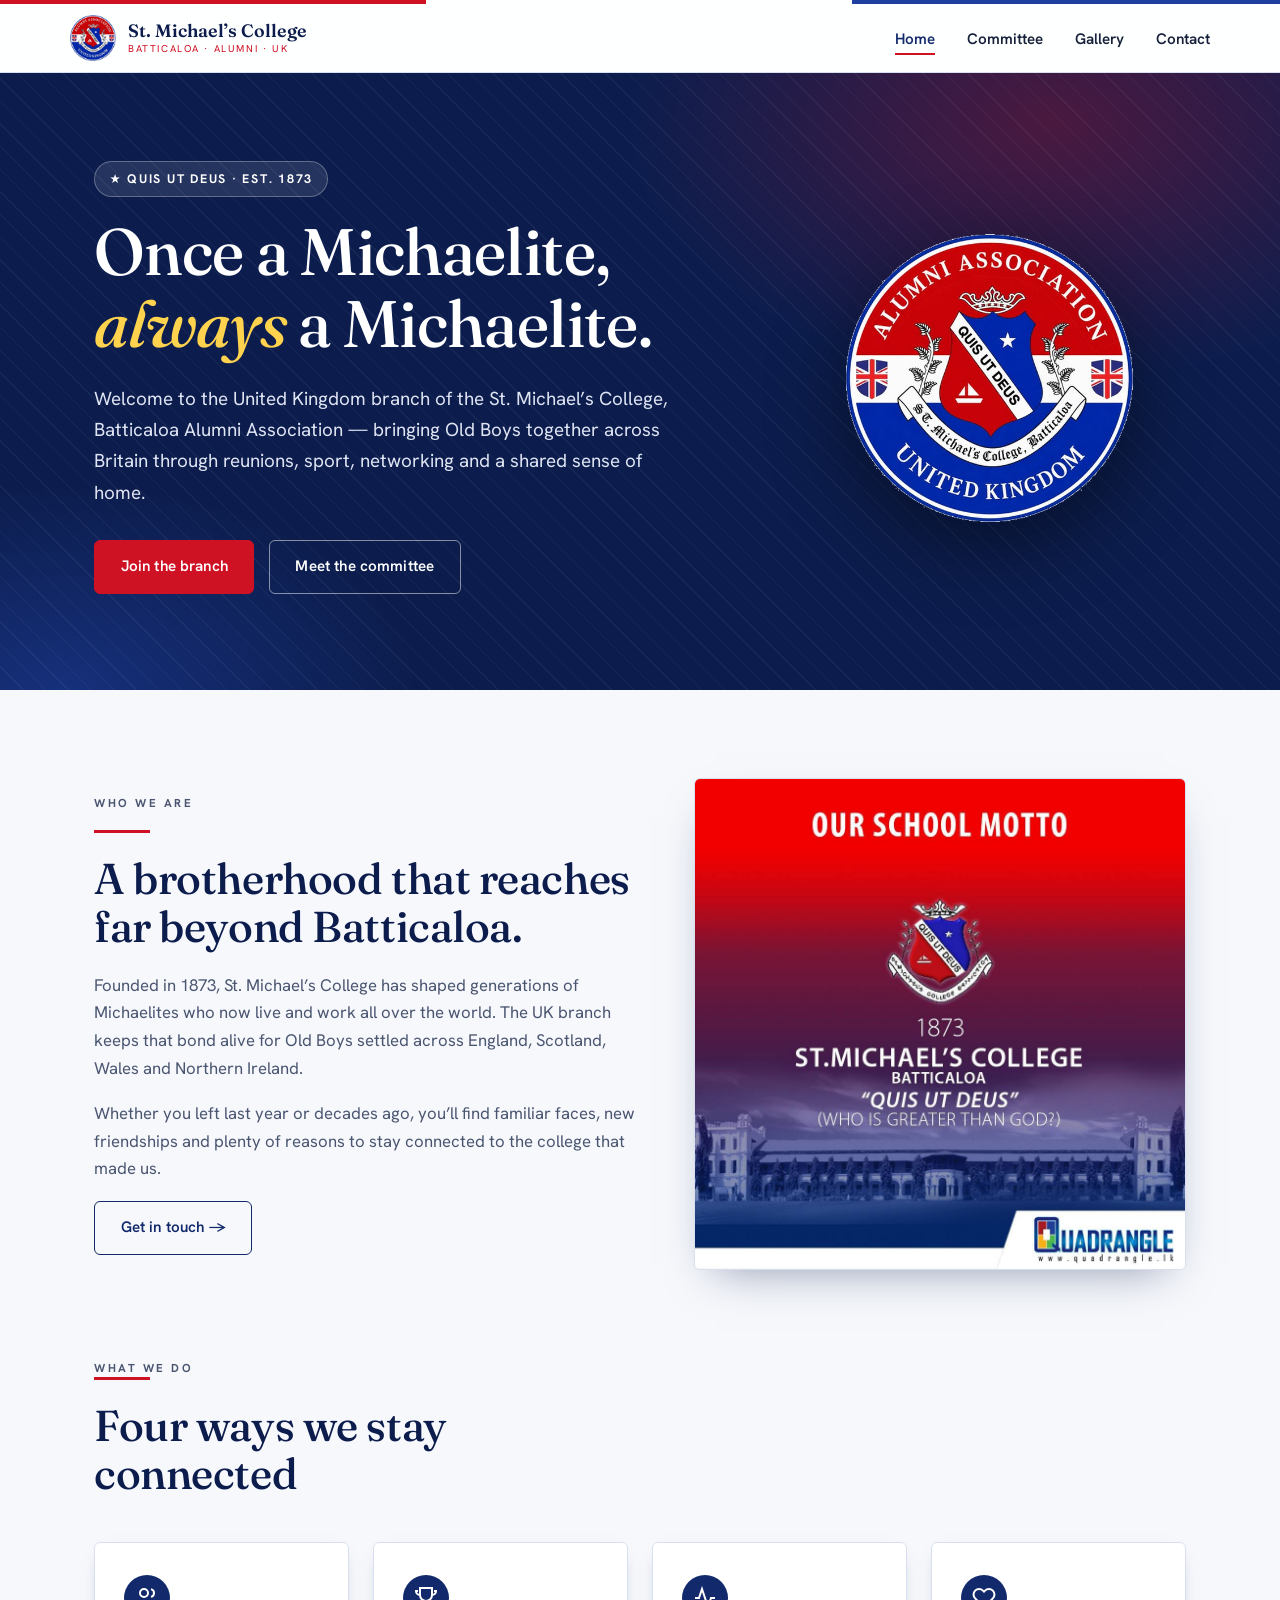
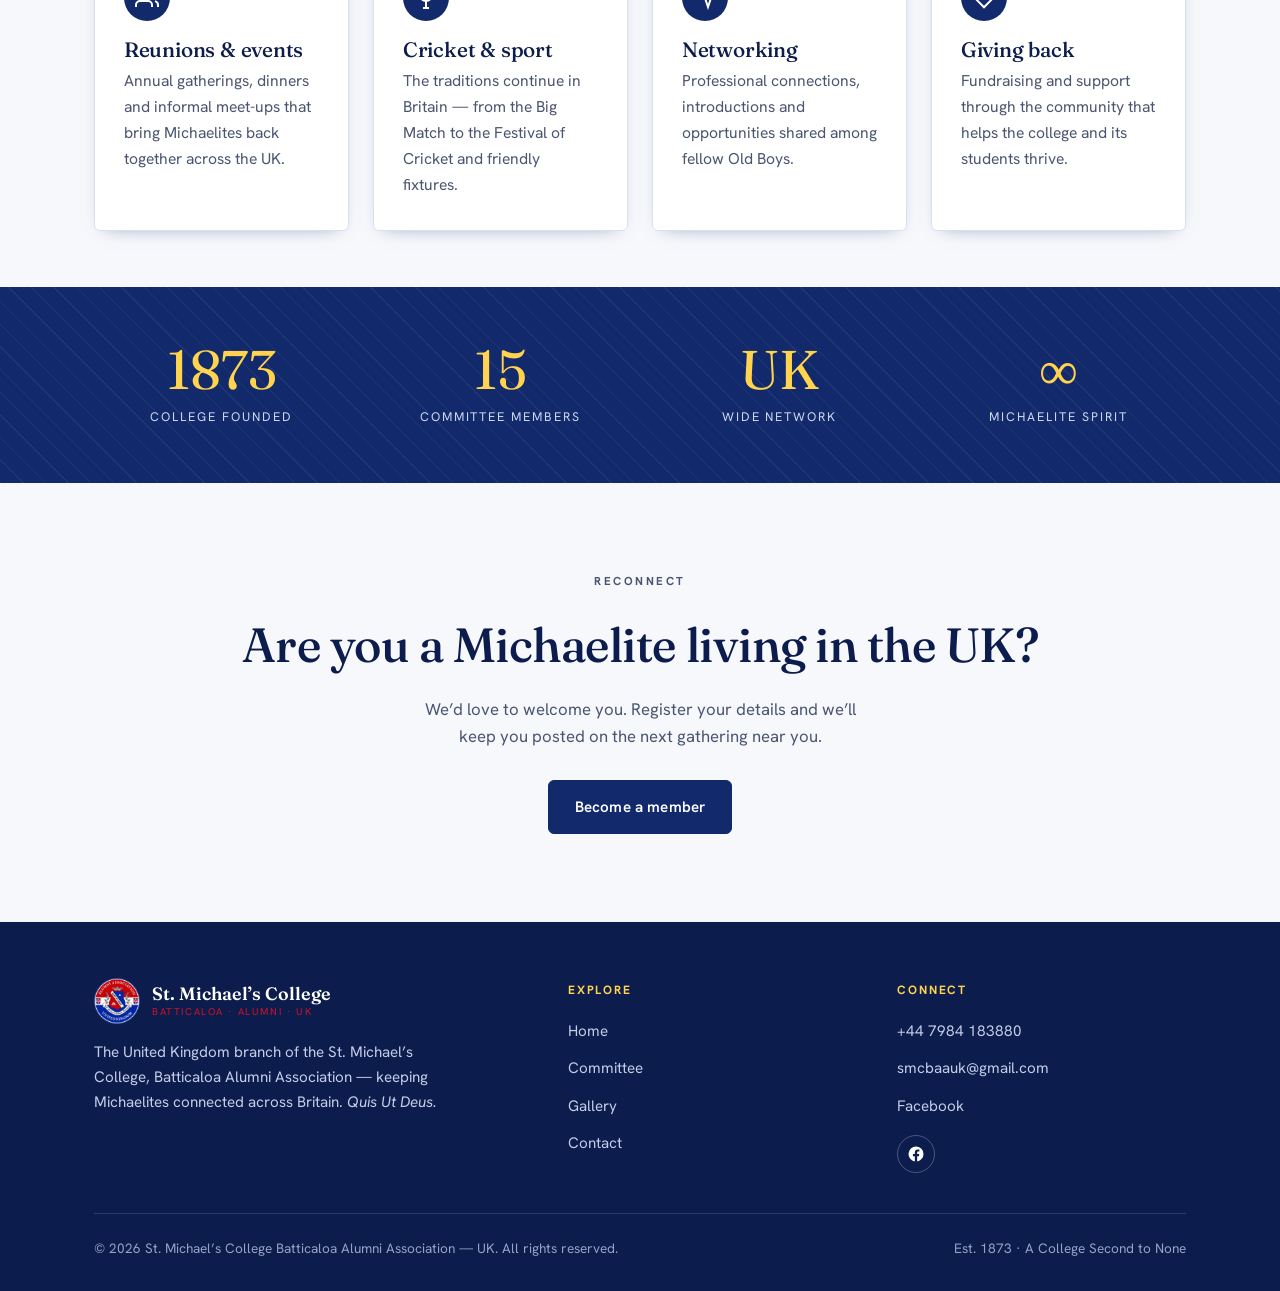
==== index.html @ 5c905e07 "Initial commit of SMCBAA site Co-Authored-By: Claude Sonnet 5 <noreply@anthropic.com>" ====
<!DOCTYPE html>
<html lang="en-GB">
<head>
  <meta charset="UTF-8" />
  <meta name="viewport" content="width=device-width, initial-scale=1.0" />
  <title>St. Michael's College Batticaloa Alumni Association &mdash; UK</title>
  <meta name="description" content="The UK branch of the St. Michael's College, Batticaloa Alumni Association — connecting Michaelites across Britain through reunions, cricket, networking and giving back." />
  <link rel="icon" type="image/png" href="assets/img/favicon.png" />
  <link rel="preconnect" href="https://fonts.googleapis.com" />
  <link rel="preconnect" href="https://fonts.gstatic.com" crossorigin />
  <link href="https://fonts.googleapis.com/css2?family=Fraunces:ital,opsz,wght@0,9..144,400..600;1,9..144,400..500&family=Hanken+Grotesk:wght@400;500;600;700&display=swap" rel="stylesheet" />
  <link rel="stylesheet" href="assets/css/styles.css" />
</head>
<body>

  <header class="site-header">
    <div class="container nav">
      <a class="brand" href="index.html" aria-label="St. Michael's College Alumni Association UK home">
        <img src="assets/img/logo.png" alt="St. Michael's College Batticaloa Alumni Association UK crest" />
        <span class="brand-text">
          <strong>St. Michael&rsquo;s College</strong>
          <span>Batticaloa &middot; Alumni &middot; UK</span>
        </span>
      </a>
      <button class="nav-toggle" aria-label="Toggle menu" aria-expanded="false" aria-controls="nav-links">
        <svg viewBox="0 0 24 24" fill="none" stroke="currentColor" stroke-width="2"><line x1="3" y1="6" x2="21" y2="6"/><line x1="3" y1="12" x2="21" y2="12"/><line x1="3" y1="18" x2="21" y2="18"/></svg>
      </button>
      <ul class="nav-links" id="nav-links">
        <li><a href="index.html" aria-current="page">Home</a></li>
        <li><a href="committee.html">Committee</a></li>
        <li><a href="gallery.html">Gallery</a></li>
        <li><a href="contact.html">Contact</a></li>
      </ul>
    </div>
  </header>

  <!-- Hero -->
  <section class="hero">
    <div class="container hero-grid">
      <div>
        <span class="motto-chip reveal">&#9733; Quis Ut Deus &middot; Est. 1873</span>
        <h1 class="reveal d1">Once a Michaelite,<br><em>always</em> a Michaelite.</h1>
        <p class="lead reveal d2">Welcome to the United Kingdom branch of the St. Michael&rsquo;s College, Batticaloa Alumni Association &mdash; bringing Old Boys together across Britain through reunions, sport, networking and a shared sense of home.</p>
        <div class="hero-actions reveal d3">
          <a class="btn btn--red" href="contact.html">Join the branch</a>
          <a class="btn btn--ghost" href="committee.html">Meet the committee</a>
        </div>
      </div>
      <div class="hero-crest reveal d2">
        <img src="assets/img/logo.png" alt="St. Michael's College Batticaloa Alumni Association UK crest" />
      </div>
    </div>
  </section>

  <!-- About -->
  <section class="section">
    <div class="container split">
      <div>
        <p class="eyebrow">Who we are</p>
        <hr class="rule" />
        <h2>A brotherhood that reaches far beyond Batticaloa.</h2>
        <p>Founded in 1873, St. Michael&rsquo;s College has shaped generations of Michaelites who now live and work all over the world. The UK branch keeps that bond alive for Old Boys settled across England, Scotland, Wales and Northern Ireland.</p>
        <p>Whether you left last year or decades ago, you&rsquo;ll find familiar faces, new friendships and plenty of reasons to stay connected to the college that made us.</p>
        <a class="btn btn--ghost" href="contact.html">Get in touch &rarr;</a>
      </div>
      <div class="figure-card">
        <img src="assets/img/heritage.jpg" alt="St. Michael's College, Batticaloa — founded 1873, motto Quis Ut Deus" />
      </div>
    </div>
  </section>

  <!-- Pillars -->
  <section class="section section--tight" style="padding-top:0;">
    <div class="container">
      <div class="section-head">
        <p class="eyebrow">What we do</p>
        <hr class="rule" />
        <h2>Four ways we stay connected</h2>
      </div>
      <div class="cards">
        <article class="card reveal">
          <div class="ico"><svg viewBox="0 0 24 24" fill="none" stroke="currentColor" stroke-width="2"><path d="M17 21v-2a4 4 0 0 0-4-4H5a4 4 0 0 0-4 4v2"/><circle cx="9" cy="7" r="4"/><path d="M23 21v-2a4 4 0 0 0-3-3.87"/><path d="M16 3.13a4 4 0 0 1 0 7.75"/></svg></div>
          <h3>Reunions &amp; events</h3>
          <p>Annual gatherings, dinners and informal meet-ups that bring Michaelites back together across the UK.</p>
        </article>
        <article class="card reveal d1">
          <div class="ico"><svg viewBox="0 0 24 24" fill="none" stroke="currentColor" stroke-width="2"><path d="M6 9V2h12v7"/><path d="M6 9a6 6 0 0 0 12 0"/><path d="M9 22h6"/><path d="M12 15v7"/><path d="M4 5H2a4 4 0 0 0 4 4"/><path d="M20 5h2a4 4 0 0 1-4 4"/></svg></div>
          <h3>Cricket &amp; sport</h3>
          <p>The traditions continue in Britain &mdash; from the Big Match to the Festival of Cricket and friendly fixtures.</p>
        </article>
        <article class="card reveal d2">
          <div class="ico"><svg viewBox="0 0 24 24" fill="none" stroke="currentColor" stroke-width="2"><path d="M22 12h-4l-3 9L9 3l-3 9H2"/></svg></div>
          <h3>Networking</h3>
          <p>Professional connections, introductions and opportunities shared among fellow Old Boys.</p>
        </article>
        <article class="card reveal d3">
          <div class="ico"><svg viewBox="0 0 24 24" fill="none" stroke="currentColor" stroke-width="2"><path d="M20.84 4.61a5.5 5.5 0 0 0-7.78 0L12 5.67l-1.06-1.06a5.5 5.5 0 1 0-7.78 7.78L12 21.23l8.84-8.84a5.5 5.5 0 0 0 0-7.78Z"/></svg></div>
          <h3>Giving back</h3>
          <p>Fundraising and support through the community that helps the college and its students thrive.</p>
        </article>
      </div>
    </div>
  </section>

  <!-- Stats -->
  <section class="section section--tight band">
    <div class="container">
      <div class="stats">
        <div class="stat"><div class="num">1873</div><div class="lbl">College founded</div></div>
        <div class="stat"><div class="num">15</div><div class="lbl">Committee members</div></div>
        <div class="stat"><div class="num">UK</div><div class="lbl">Wide network</div></div>
        <div class="stat"><div class="num">&infin;</div><div class="lbl">Michaelite spirit</div></div>
      </div>
    </div>
  </section>

  <!-- CTA -->
  <section class="section">
    <div class="container cta">
      <p class="eyebrow">Reconnect</p>
      <h2>Are you a Michaelite living in the UK?</h2>
      <p>We&rsquo;d love to welcome you. Register your details and we&rsquo;ll keep you posted on the next gathering near you.</p>
      <a class="btn btn--solid" href="contact.html">Become a member</a>
    </div>
  </section>

  <footer class="site-footer">
    <div class="container">
      <div class="footer-top">
        <div>
          <a class="brand" href="index.html">
            <img src="assets/img/logo.png" alt="St. Michael's College Batticaloa Alumni Association UK crest" />
            <span class="brand-text"><strong>St. Michael&rsquo;s College</strong><span>Batticaloa &middot; Alumni &middot; UK</span></span>
          </a>
          <p class="footer-blurb">The United Kingdom branch of the St. Michael&rsquo;s College, Batticaloa Alumni Association &mdash; keeping Michaelites connected across Britain. <em>Quis Ut Deus.</em></p>
        </div>
        <div class="footer-col">
          <h4>Explore</h4>
          <ul>
            <li><a href="index.html">Home</a></li>
            <li><a href="committee.html">Committee</a></li>
            <li><a href="gallery.html">Gallery</a></li>
            <li><a href="contact.html">Contact</a></li>
          </ul>
        </div>
        <div class="footer-col">
          <h4>Connect</h4>
          <ul>
            <li><a href="tel:+447984183880">+44 7984 183880</a></li>
            <li><a href="mailto:smcbaauk@gmail.com">smcbaauk@gmail.com</a></li>
            <li><a href="https://www.facebook.com/SMCBAAUK" target="_blank" rel="noopener">Facebook</a></li>
          </ul>
          <div class="social" style="margin-top:1rem;">
            <a href="https://www.facebook.com/SMCBAAUK" target="_blank" rel="noopener" aria-label="Facebook">
              <svg viewBox="0 0 24 24" fill="currentColor"><path d="M22 12a10 10 0 1 0-11.56 9.88v-6.99H7.9V12h2.54V9.8c0-2.5 1.49-3.89 3.78-3.89 1.09 0 2.24.2 2.24.2v2.46h-1.26c-1.24 0-1.63.77-1.63 1.56V12h2.78l-.44 2.89h-2.34v6.99A10 10 0 0 0 22 12Z"/></svg>
            </a>
          </div>
        </div>
      </div>
      <div class="footer-bottom">
        <span>&copy; <span id="year">2026</span> St. Michael&rsquo;s College Batticaloa Alumni Association &mdash; UK. All rights reserved.</span>
        <span>Est. 1873 &middot; A College Second to None</span>
      </div>
    </div>
  </footer>

  <script src="assets/js/main.js"></script>
</body>
</html>
---- assets/css/styles.css ----
/* =========================================================================
   St. Michael's College, Batticaloa — Alumni Association (UK)
   Shared stylesheet
   Theme: heraldic collegiate — royal navy, crimson red, white
   School colours: Red, Blue, White  |  Est. 1873  |  Quis Ut Deus
   ========================================================================= */

/* ---- Design tokens ---------------------------------------------------- */
:root {
  --navy:        #122a6b;   /* primary deep royal navy (structure)  */
  --navy-deep:   #0c1d4d;   /* darker navy for hero/footer          */
  --navy-soft:   #1e3fa0;   /* brighter cobalt (crest blue)         */
  --red:         #cf1124;   /* crimson accent (crest red)           */
  --red-deep:    #a60d1c;
  --white:       #ffffff;
  --paper:       #f6f8fc;   /* very light blue-white background      */
  --paper-2:     #eef2fa;   /* slightly deeper panel                 */
  --ink:         #15203a;   /* primary text (near-navy)              */
  --ink-soft:    #4a5570;   /* secondary text                       */
  --line:        #d8e0ef;   /* hairline borders                     */
  --gold:        #c9a227;   /* subtle heraldic gold (sparingly)      */

  --font-display: "Fraunces", Georgia, "Times New Roman", serif;
  --font-body:    "Hanken Grotesk", system-ui, sans-serif;

  --maxw: 1140px;
  --radius: 6px;
  --shadow: 0 18px 44px -22px rgba(12, 29, 77, 0.5);
  --shadow-sm: 0 6px 18px -12px rgba(12, 29, 77, 0.55);
  --ease: cubic-bezier(0.22, 0.61, 0.36, 1);
}

/* ---- Reset / base ----------------------------------------------------- */
*, *::before, *::after { box-sizing: border-box; }
html { scroll-behavior: smooth; -webkit-text-size-adjust: 100%; }

body {
  margin: 0;
  font-family: var(--font-body);
  color: var(--ink);
  background-color: var(--paper);
  line-height: 1.65;
  font-size: 1.05rem;
  -webkit-font-smoothing: antialiased;
}

img { max-width: 100%; display: block; }
a { color: var(--navy-soft); text-decoration-thickness: 1px; text-underline-offset: 3px; }
a:hover { color: var(--red); }

h1, h2, h3 {
  font-family: var(--font-display);
  font-weight: 500;
  line-height: 1.1;
  letter-spacing: -0.01em;
  color: var(--navy-deep);
  margin: 0 0 0.5em;
}

.container { width: 100%; max-width: var(--maxw); margin-inline: auto; padding-inline: 1.5rem; }

.eyebrow {
  font-family: var(--font-body);
  text-transform: uppercase;
  letter-spacing: 0.22em;
  font-size: 0.72rem;
  font-weight: 700;
  color: var(--red);
  margin: 0 0 0.9rem;
}

.section { padding: 5.5rem 0; }
.section--tight { padding: 3.5rem 0; }
.rule { width: 56px; height: 3px; background: var(--red); border: 0; margin: 0 0 1.4rem; }

/* ---- Buttons ---------------------------------------------------------- */
.btn {
  display: inline-flex; align-items: center; gap: 0.5rem;
  font-family: var(--font-body); font-weight: 600; font-size: 0.95rem;
  letter-spacing: 0.01em; padding: 0.85rem 1.6rem; border-radius: var(--radius);
  border: 1.5px solid var(--navy); cursor: pointer; text-decoration: none;
  transition: transform 0.18s var(--ease), background 0.18s var(--ease), color 0.18s var(--ease), border-color 0.18s var(--ease);
}
.btn--solid { background: var(--navy); color: #fff; }
.btn--solid:hover { background: var(--navy-soft); border-color: var(--navy-soft); color: #fff; transform: translateY(-2px); }
.btn--ghost { background: transparent; color: var(--navy); }
.btn--ghost:hover { background: var(--navy); color: #fff; transform: translateY(-2px); }
.btn--red { background: var(--red); border-color: var(--red); color: #fff; }
.btn--red:hover { background: var(--red-deep); border-color: var(--red-deep); color: #fff; transform: translateY(-2px); }

/* ---- Brand / logo ----------------------------------------------------- */
.brand { display: flex; align-items: center; gap: 0.75rem; text-decoration: none; color: var(--navy-deep); }
.brand:hover { color: var(--navy-deep); }
.brand img { width: 46px; height: 46px; flex: none; }
.brand-text { display: flex; flex-direction: column; line-height: 1.1; }
.brand-text strong { font-family: var(--font-display); font-size: 1.12rem; font-weight: 600; color: var(--navy-deep); }
.brand-text span { font-size: 0.62rem; letter-spacing: 0.16em; text-transform: uppercase; color: var(--red); margin-top: 3px; }

/* ---- Site header / nav ------------------------------------------------ */
.site-header {
  position: sticky; top: 0; z-index: 50;
  background: rgba(255, 255, 255, 0.9);
  backdrop-filter: blur(10px);
  border-bottom: 1px solid var(--line);
}
/* thin tricolour top stripe — red / white / blue */
.site-header::before {
  content: ""; display: block; height: 4px;
  background: linear-gradient(90deg, var(--red) 0 33.3%, #fff 33.3% 66.6%, var(--navy-soft) 66.6% 100%);
}
.nav { display: flex; align-items: center; justify-content: space-between; padding: 0.7rem 0; }
.nav-links { display: flex; align-items: center; gap: 2rem; list-style: none; margin: 0; padding: 0; }
.nav-links a {
  font-weight: 600; font-size: 0.95rem; text-decoration: none; color: var(--ink);
  position: relative; padding: 0.3rem 0;
}
.nav-links a::after {
  content: ""; position: absolute; left: 0; bottom: -2px; height: 2px; width: 0;
  background: var(--red); transition: width 0.25s var(--ease);
}
.nav-links a:hover::after, .nav-links a[aria-current="page"]::after { width: 100%; }
.nav-links a:hover, .nav-links a[aria-current="page"] { color: var(--navy); }

.nav-toggle { display: none; background: none; border: none; cursor: pointer; padding: 0.4rem; color: var(--navy-deep); }
.nav-toggle svg { width: 28px; height: 28px; }

/* ---- Hero ------------------------------------------------------------- */
.hero { position: relative; overflow: hidden; background: var(--navy-deep); color: #fff; padding: 5.5rem 0 6rem; }
.hero::before {
  content: ""; position: absolute; inset: 0; pointer-events: none;
  background:
    radial-gradient(55% 70% at 82% 8%, rgba(207, 17, 36, 0.32), transparent 60%),
    radial-gradient(50% 60% at 5% 100%, rgba(30, 63, 160, 0.55), transparent 55%);
}
.hero::after {
  content: ""; position: absolute; inset: 0; opacity: 0.05; pointer-events: none;
  background-image: repeating-linear-gradient(45deg, #fff 0 1px, transparent 1px 16px);
}
.hero-grid { position: relative; z-index: 1; display: grid; grid-template-columns: 1.25fr 0.75fr; gap: 3rem; align-items: center; }
.hero .eyebrow { color: #fff; opacity: 0.92; }
.hero h1 { color: #fff; font-size: clamp(2.4rem, 5.4vw, 4.1rem); margin-bottom: 0.35em; }
.hero h1 em { font-style: italic; color: #ffd34d; }
.hero p.lead { font-size: 1.18rem; color: #dfe4f3; max-width: 54ch; margin: 0 0 2rem; }
.hero-actions { display: flex; flex-wrap: wrap; gap: 0.9rem; }
.hero .btn--ghost { color: #fff; border-color: rgba(255,255,255,0.5); }
.hero .btn--ghost:hover { background: #fff; color: var(--navy-deep); border-color: #fff; }
.hero-crest { display: grid; place-items: center; }
.hero-crest img {
  width: 100%; max-width: 290px;
  filter: drop-shadow(0 22px 40px rgba(0,0,0,0.45));
  animation: floaty 6s ease-in-out infinite;
}
@keyframes floaty { 0%,100%{ transform: translateY(0); } 50%{ transform: translateY(-10px); } }
.motto-chip {
  display: inline-flex; align-items: center; gap: 0.5rem; margin-bottom: 1.2rem;
  font-size: 0.78rem; letter-spacing: 0.14em; text-transform: uppercase; font-weight: 700;
  color: #fff; background: rgba(255,255,255,0.1); border: 1px solid rgba(255,255,255,0.28);
  padding: 0.4rem 0.9rem; border-radius: 999px;
}

/* ---- Page banner (inner pages) --------------------------------------- */
.page-head { background: var(--navy-deep); color: #fff; padding: 4rem 0 3.5rem; position: relative; overflow: hidden; }
.page-head::before { content:""; position:absolute; inset:0; background: radial-gradient(55% 85% at 90% 0%, rgba(207,17,36,0.28), transparent 60%); }
.page-head .container { position: relative; }
.page-head .eyebrow { color: #fff; opacity: 0.92; }
.page-head h1 { color: #fff; font-size: clamp(2.2rem, 5vw, 3.4rem); }
.page-head p { color: #dfe4f3; max-width: 62ch; margin: 0; }

/* ---- Split / about ---------------------------------------------------- */
.split { display: grid; grid-template-columns: 1.05fr 0.95fr; gap: 3.5rem; align-items: center; }
.split h2 { font-size: clamp(1.9rem, 3.5vw, 2.7rem); }
.split p { color: var(--ink-soft); margin: 0 0 1.1rem; }
.figure-card { border: 1px solid var(--line); border-radius: var(--radius); overflow: hidden; box-shadow: var(--shadow); background: #fff; }
.figure-card img { width: 100%; height: 100%; object-fit: cover; display: block; }

/* ---- Cards ------------------------------------------------------------ */
.cards { display: grid; grid-template-columns: repeat(auto-fit, minmax(220px, 1fr)); gap: 1.5rem; }
.card { background: #fff; border: 1px solid var(--line); border-radius: var(--radius); padding: 2rem 1.8rem; box-shadow: var(--shadow-sm); transition: transform 0.22s var(--ease), box-shadow 0.22s var(--ease); }
.card:hover { transform: translateY(-4px); box-shadow: var(--shadow); }
.card .ico { width: 46px; height: 46px; border-radius: 50%; display: grid; place-items: center; background: var(--navy); color: #fff; margin-bottom: 1.1rem; }
.card .ico svg { width: 24px; height: 24px; }
.card h3 { font-size: 1.3rem; margin-bottom: 0.4rem; }
.card p { color: var(--ink-soft); margin: 0; font-size: 0.98rem; }

/* ---- Stats band ------------------------------------------------------- */
.band { background: var(--navy); color: #fff; position: relative; overflow: hidden; }
.band::after { content:""; position:absolute; inset:0; opacity:0.06; background-image: repeating-linear-gradient(45deg,#fff 0 1px,transparent 1px 16px); }
.stats { position: relative; display: grid; grid-template-columns: repeat(auto-fit, minmax(160px, 1fr)); gap: 1.5rem; text-align: center; }
.stat .num { font-family: var(--font-display); font-size: clamp(2.4rem, 5vw, 3.4rem); color: #ffd34d; line-height: 1; }
.stat .lbl { text-transform: uppercase; letter-spacing: 0.16em; font-size: 0.78rem; color: #cdd6ef; margin-top: 0.6rem; }

/* ---- CTA -------------------------------------------------------------- */
.cta { text-align: center; }
.cta h2 { font-size: clamp(2rem, 4vw, 3rem); }
.cta p { color: var(--ink-soft); max-width: 52ch; margin: 0 auto 1.8rem; }

.section-head { max-width: 56ch; margin-bottom: 2.8rem; }
.section-head h2 { font-size: clamp(1.9rem, 3.6vw, 2.7rem); }
.section-head p { color: var(--ink-soft); margin: 0; }
.section-head.center { margin-inline: auto; text-align: center; }
.section-head.center .rule { margin-inline: auto; }

/* ---- Committee -------------------------------------------------------- */
.committee-group { display: grid; grid-template-columns: repeat(auto-fill, minmax(210px, 1fr)); gap: 1.1rem; }
.member {
  background: #fff; border: 1px solid var(--line); border-radius: var(--radius);
  padding: 1.3rem 1.3rem 1.4rem; box-shadow: var(--shadow-sm);
  border-top: 3px solid var(--red);
}
.member.exec { border-top-color: var(--navy); }
.member .role { font-size: 0.72rem; text-transform: uppercase; letter-spacing: 0.13em; font-weight: 700; color: var(--red); margin: 0 0 0.35rem; }
.member.exec .role { color: var(--navy-soft); }
.member .name { font-family: var(--font-display); font-size: 1.18rem; color: var(--navy-deep); margin: 0; line-height: 1.2; }
.group-label { grid-column: 1 / -1; margin: 1.6rem 0 0.2rem; }
.group-label:first-child { margin-top: 0; }
.group-label h3 { font-size: 1.05rem; text-transform: uppercase; letter-spacing: 0.12em; color: var(--ink-soft); margin: 0; padding-bottom: 0.5rem; border-bottom: 1px solid var(--line); }

/* ---- Gallery ---------------------------------------------------------- */
.gallery-grid { display: grid; grid-template-columns: repeat(auto-fill, minmax(260px, 1fr)); gap: 1.1rem; }
.gallery-item {
  position: relative; border: 0; padding: 0; cursor: pointer; overflow: hidden;
  border-radius: var(--radius); background: var(--paper-2); aspect-ratio: 4 / 3;
  box-shadow: var(--shadow-sm);
}
.gallery-item img, .gallery-item .ph { width: 100%; height: 100%; object-fit: cover; transition: transform 0.5s var(--ease); }
.gallery-item:hover img, .gallery-item:hover .ph { transform: scale(1.06); }
.gallery-item figcaption {
  position: absolute; left: 0; right: 0; bottom: 0;
  background: linear-gradient(transparent, rgba(12,29,77,0.85));
  color: #fff; font-size: 0.9rem; font-weight: 600; padding: 1.4rem 1rem 0.85rem; text-align: left;
  opacity: 0; transform: translateY(8px); transition: opacity 0.25s var(--ease), transform 0.25s var(--ease);
}
.gallery-item:hover figcaption, .gallery-item:focus-visible figcaption { opacity: 1; transform: translateY(0); }
.ph { display: grid; place-items: center; color: rgba(255,255,255,0.9); position: relative; }
.ph::after { content: attr(data-ph); position: absolute; font-family: var(--font-body); font-size: 0.8rem; letter-spacing: 0.08em; }
.ph-1 { background: linear-gradient(135deg, #122a6b, #1e3fa0); }
.ph-2 { background: linear-gradient(135deg, #1e3fa0, #3a5fd0); }
.ph-3 { background: linear-gradient(135deg, #cf1124, #a60d1c); }
.ph-4 { background: linear-gradient(135deg, #0c1d4d, #122a6b); }
.ph-5 { background: linear-gradient(135deg, #cf1124, #122a6b); }
.ph-6 { background: linear-gradient(135deg, #1e3fa0, #cf1124); }
.fb-banner {
  margin-top: 2.2rem; display: flex; flex-wrap: wrap; align-items: center; justify-content: space-between;
  gap: 1rem; background: #fff; border: 1px solid var(--line); border-radius: var(--radius);
  padding: 1.4rem 1.6rem; box-shadow: var(--shadow-sm);
}
.fb-banner p { margin: 0; color: var(--ink-soft); }

/* ---- Lightbox --------------------------------------------------------- */
.lightbox { position: fixed; inset: 0; z-index: 100; display: none; background: rgba(12,29,77,0.94); padding: 2rem; align-items: center; justify-content: center; }
.lightbox.open { display: flex; }
.lightbox figure { margin: 0; max-width: 900px; width: 100%; }
.lightbox img, .lightbox .ph { width: 100%; max-height: 78vh; object-fit: contain; border-radius: var(--radius); }
.lightbox .ph { aspect-ratio: 16/10; }
.lightbox figcaption { color: #fff; text-align: center; margin-top: 1rem; font-size: 0.95rem; }
.lightbox-close { position: absolute; top: 1.2rem; right: 1.4rem; background: none; border: 0; color: #fff; font-size: 2.4rem; line-height: 1; cursor: pointer; }
.lightbox-nav { position: absolute; top: 50%; transform: translateY(-50%); background: rgba(255,255,255,0.12); border: 1px solid rgba(255,255,255,0.3); color: #fff; width: 48px; height: 48px; border-radius: 50%; cursor: pointer; font-size: 1.5rem; display: grid; place-items: center; }
.lightbox-nav:hover { background: rgba(255,255,255,0.25); }
.lightbox-prev { left: 1.4rem; } .lightbox-next { right: 1.4rem; }

/* ---- Contact ---------------------------------------------------------- */
.contact-grid { display: grid; grid-template-columns: 1fr 0.8fr; gap: 3.5rem; align-items: start; }
.field { margin-bottom: 1.3rem; }
.field label { display: block; font-weight: 600; font-size: 0.9rem; margin-bottom: 0.45rem; color: var(--navy-deep); }
.field input, .field textarea {
  width: 100%; font-family: var(--font-body); font-size: 1rem; color: var(--ink);
  padding: 0.85rem 1rem; border: 1.5px solid var(--line); border-radius: var(--radius);
  background: #fff; transition: border-color 0.2s var(--ease), box-shadow 0.2s var(--ease);
}
.field input:focus, .field textarea:focus { outline: none; border-color: var(--navy); box-shadow: 0 0 0 3px rgba(18,42,107,0.14); }
.field textarea { resize: vertical; min-height: 150px; }
.form-note { font-size: 0.85rem; color: var(--ink-soft); margin-top: 0.5rem; }
.info-card { background: #fff; border: 1px solid var(--line); border-radius: var(--radius); padding: 2rem; box-shadow: var(--shadow-sm); }
.info-card h3 { font-size: 1.3rem; }
.info-list { list-style: none; margin: 1.2rem 0 0; padding: 0; }
.info-list li { display: flex; gap: 0.8rem; align-items: flex-start; margin-bottom: 1.1rem; font-size: 0.97rem; }
.info-list svg { width: 20px; height: 20px; color: var(--red); flex: none; margin-top: 3px; }
.info-list a { font-weight: 600; }

/* ---- Footer ----------------------------------------------------------- */
.site-footer { background: var(--navy-deep); color: #c4cce6; padding: 3.5rem 0 2rem; }
.footer-top { display: grid; grid-template-columns: 1.5fr 1fr 1fr; gap: 2.5rem; }
.site-footer .brand { margin-bottom: 1rem; }
.site-footer .brand-text strong { color: #fff; }
.footer-blurb { font-size: 0.95rem; max-width: 40ch; }
.footer-col h4 { font-family: var(--font-body); text-transform: uppercase; letter-spacing: 0.16em; font-size: 0.75rem; color: #ffd34d; margin: 0.2rem 0 1rem; }
.footer-col ul { list-style: none; margin: 0; padding: 0; }
.footer-col li { margin-bottom: 0.6rem; }
.footer-col a { color: #c4cce6; text-decoration: none; font-size: 0.95rem; }
.footer-col a:hover { color: #fff; }
.footer-bottom { border-top: 1px solid rgba(255,255,255,0.14); margin-top: 2.5rem; padding-top: 1.4rem; display: flex; justify-content: space-between; flex-wrap: wrap; gap: 0.6rem; font-size: 0.85rem; color: #97a1c4; }
.social { display: flex; gap: 0.8rem; }
.social a { display: grid; place-items: center; width: 38px; height: 38px; border-radius: 50%; border: 1px solid rgba(255,255,255,0.25); color: #fff; }
.social a:hover { background: var(--red); border-color: var(--red); color: #fff; }
.social svg { width: 18px; height: 18px; }

/* ---- Entrance animation ---------------------------------------------- */
@media (prefers-reduced-motion: no-preference) {
  .reveal { opacity: 0; transform: translateY(18px); animation: rise 0.7s var(--ease) forwards; }
  .reveal.d1 { animation-delay: 0.08s; }
  .reveal.d2 { animation-delay: 0.16s; }
  .reveal.d3 { animation-delay: 0.24s; }
  @keyframes rise { to { opacity: 1; transform: translateY(0); } }
}

/* ---- Responsive ------------------------------------------------------- */
@media (max-width: 860px) {
  .hero-grid, .split, .contact-grid { grid-template-columns: 1fr; gap: 2.4rem; }
  .hero-crest { order: -1; } .hero-crest img { max-width: 200px; }
  .footer-top { grid-template-columns: 1fr 1fr; }
  .footer-blurb { max-width: none; }
  .nav-toggle { display: block; }
  .nav-links {
    position: absolute; top: 100%; left: 0; right: 0; flex-direction: column; align-items: flex-start;
    gap: 0; background: #fff; border-bottom: 1px solid var(--line); padding: 0.5rem 1.5rem 1rem;
    box-shadow: var(--shadow); display: none;
  }
  .nav-links.open { display: flex; }
  .nav-links li { width: 100%; }
  .nav-links a { display: block; width: 100%; padding: 0.8rem 0; border-bottom: 1px solid var(--line); }
  .nav-links a::after { display: none; }
}
@media (max-width: 520px) {
  .footer-top { grid-template-columns: 1fr; }
  .section { padding: 4rem 0; }
  .hero { padding: 4rem 0 4.5rem; }
}
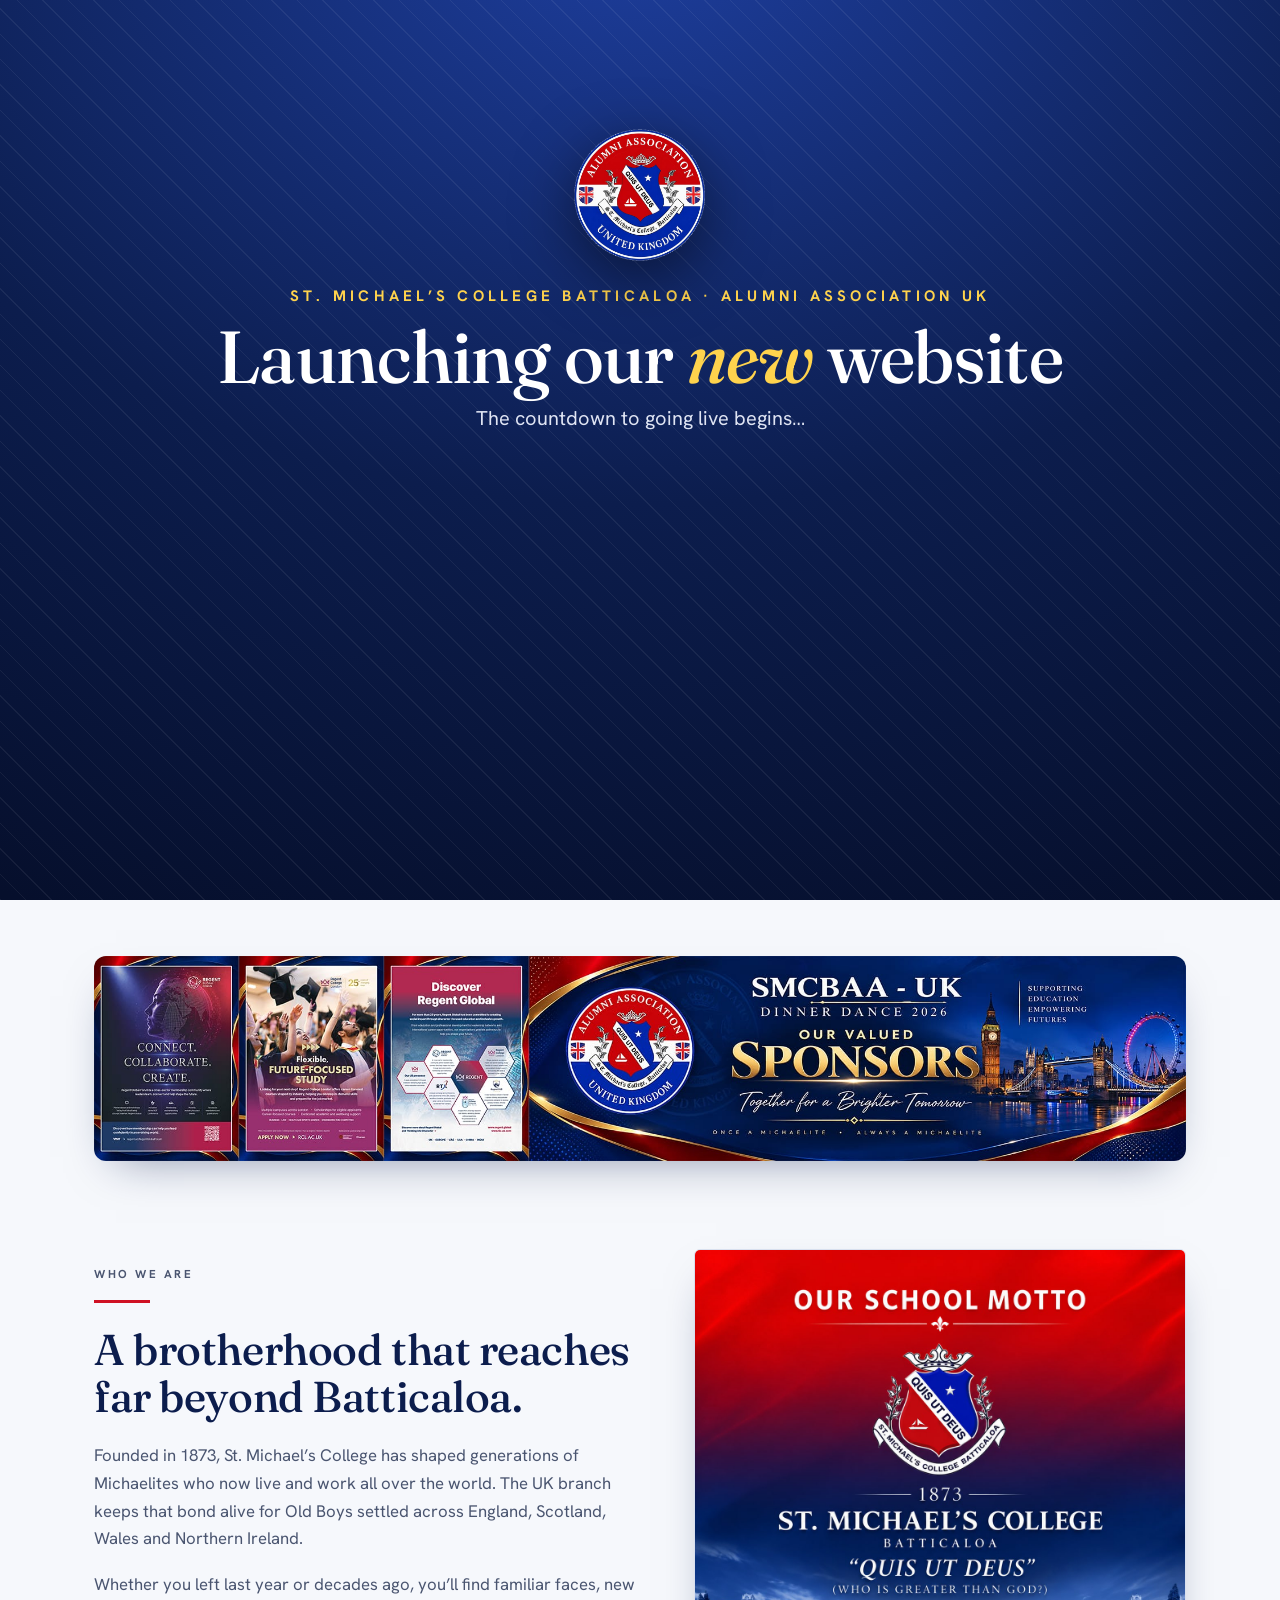
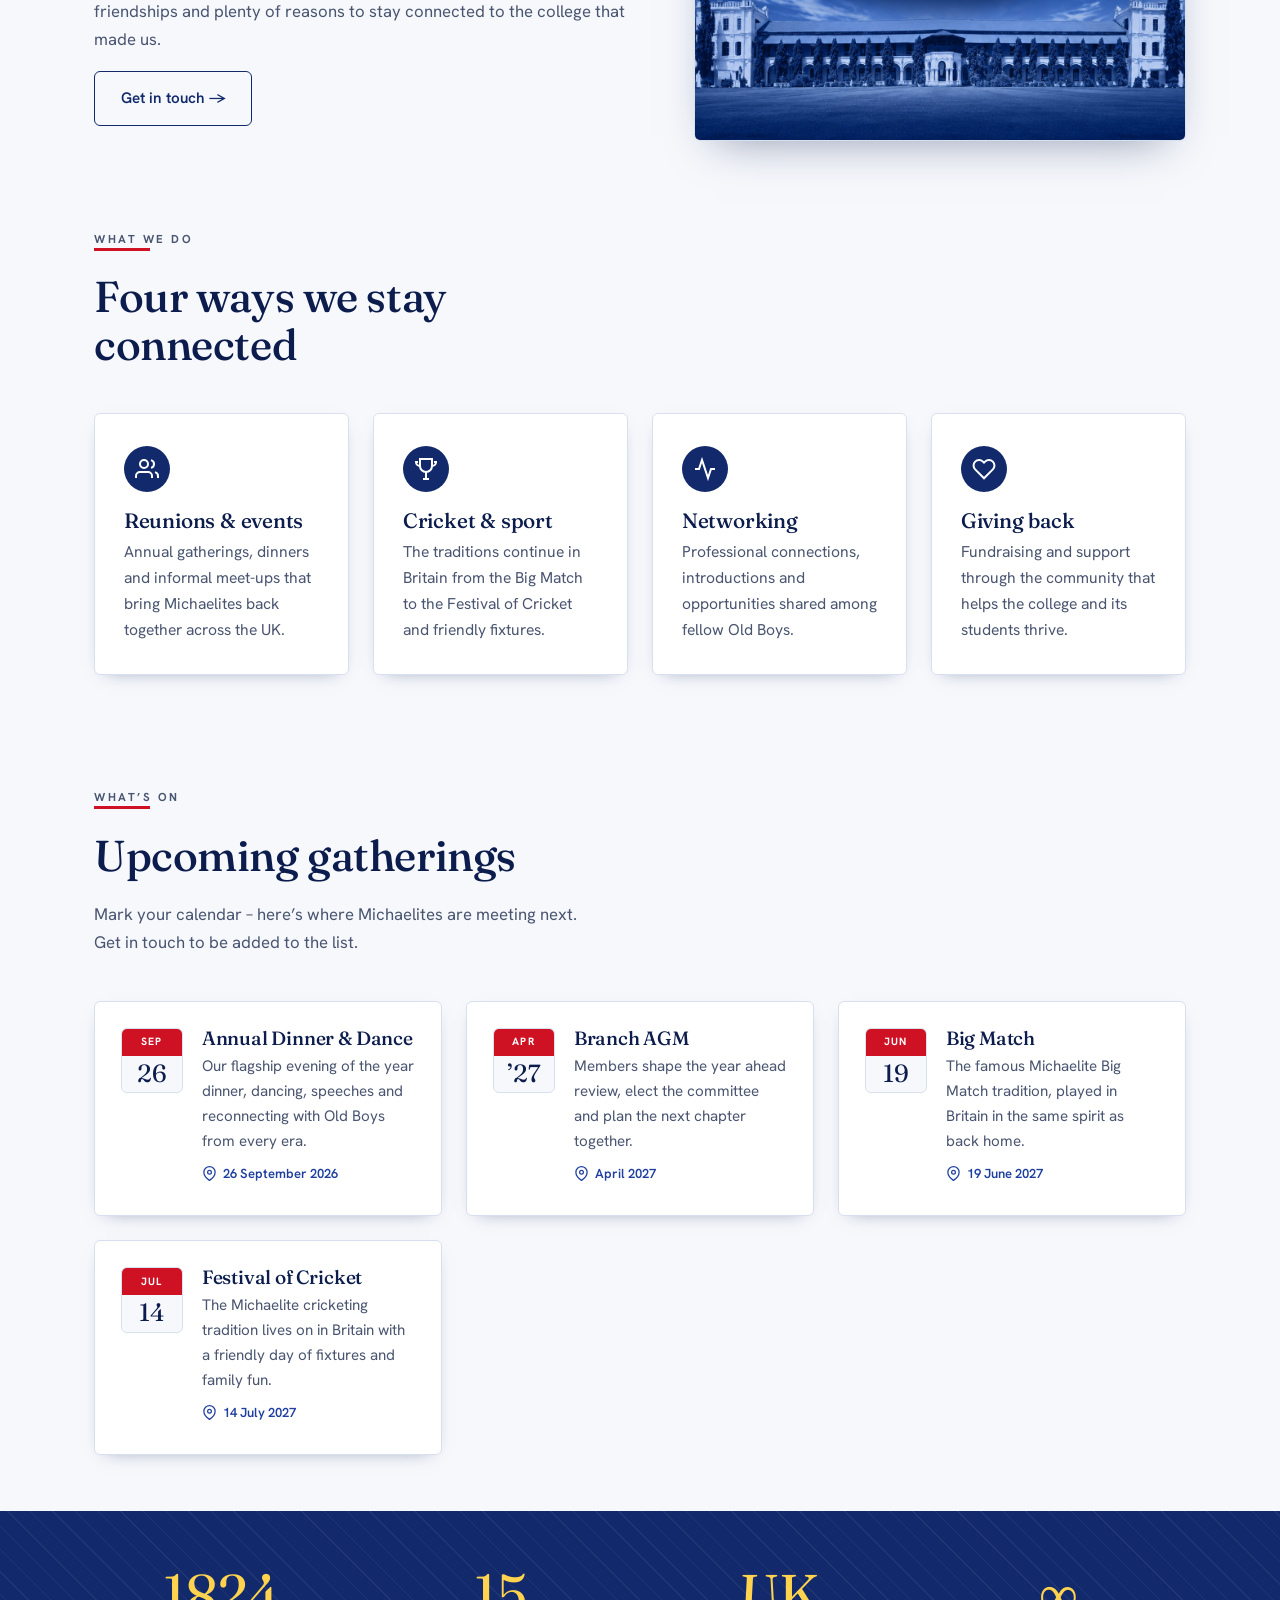
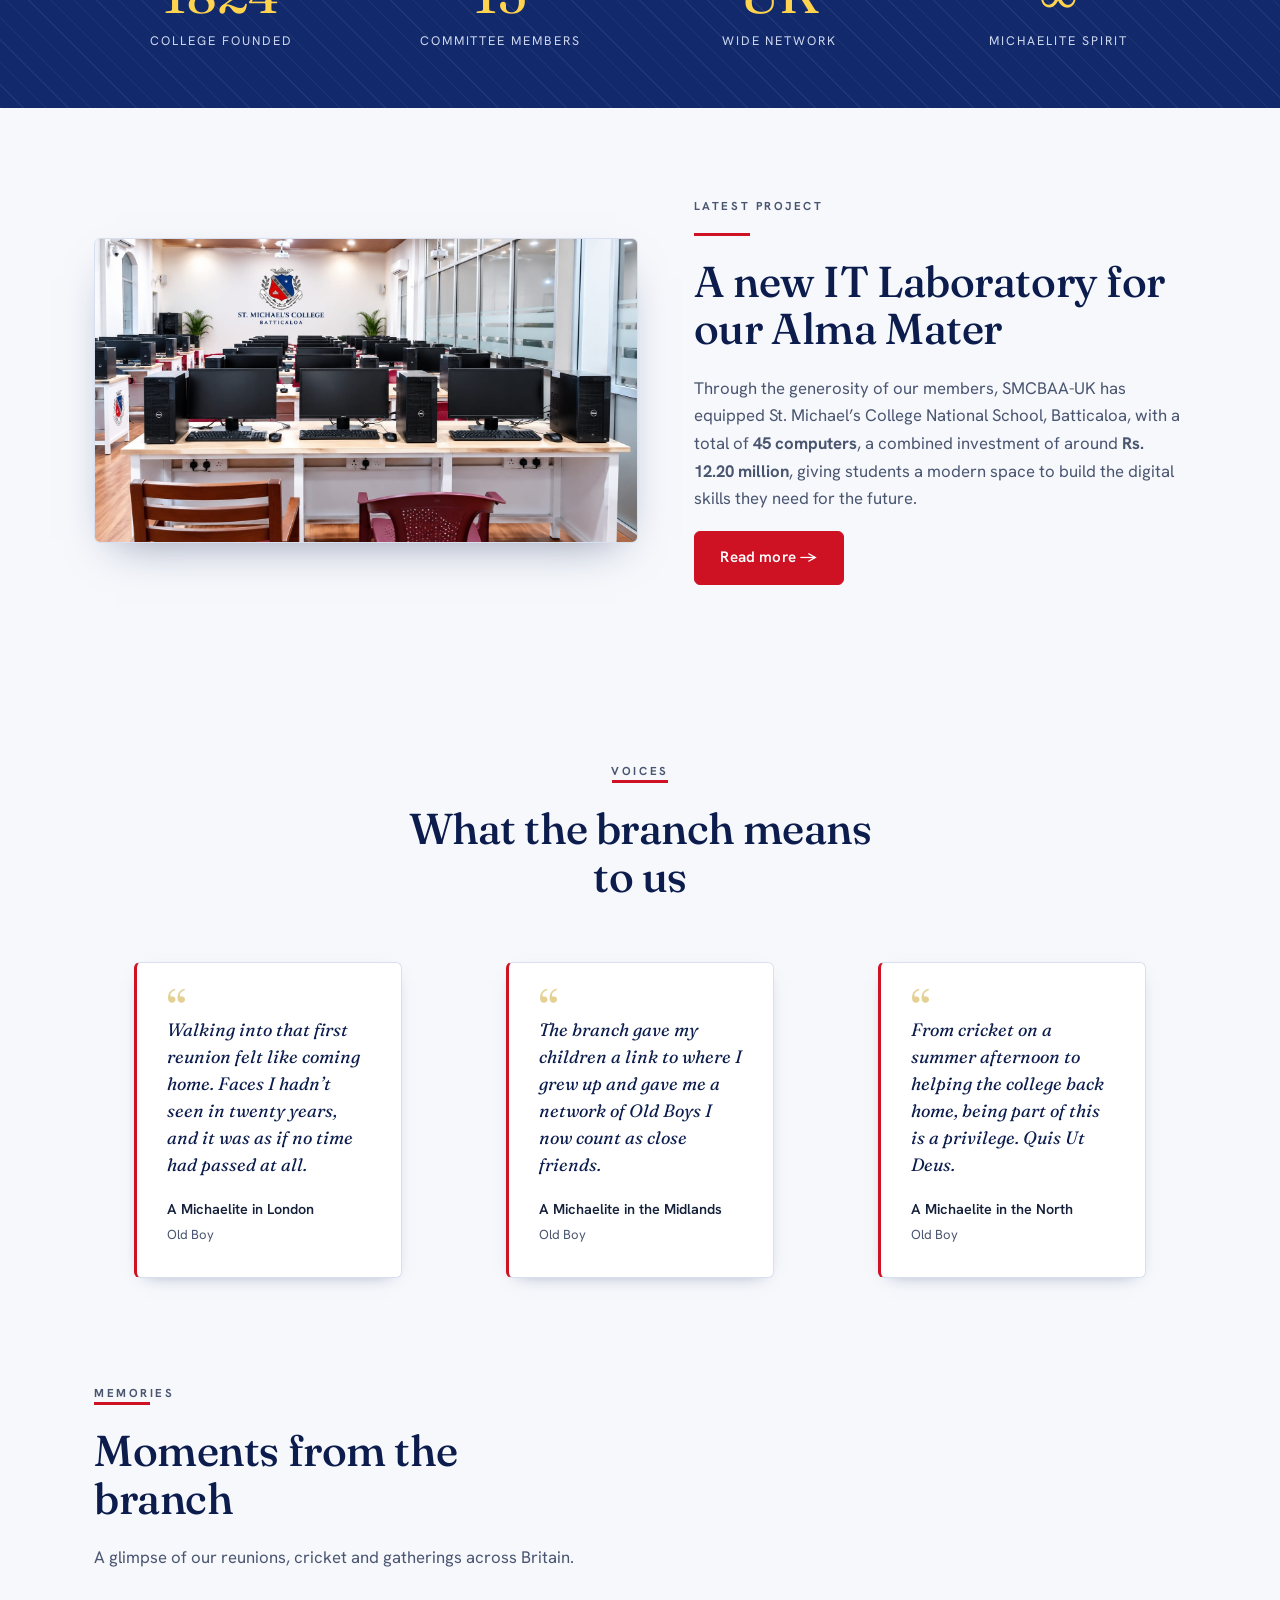
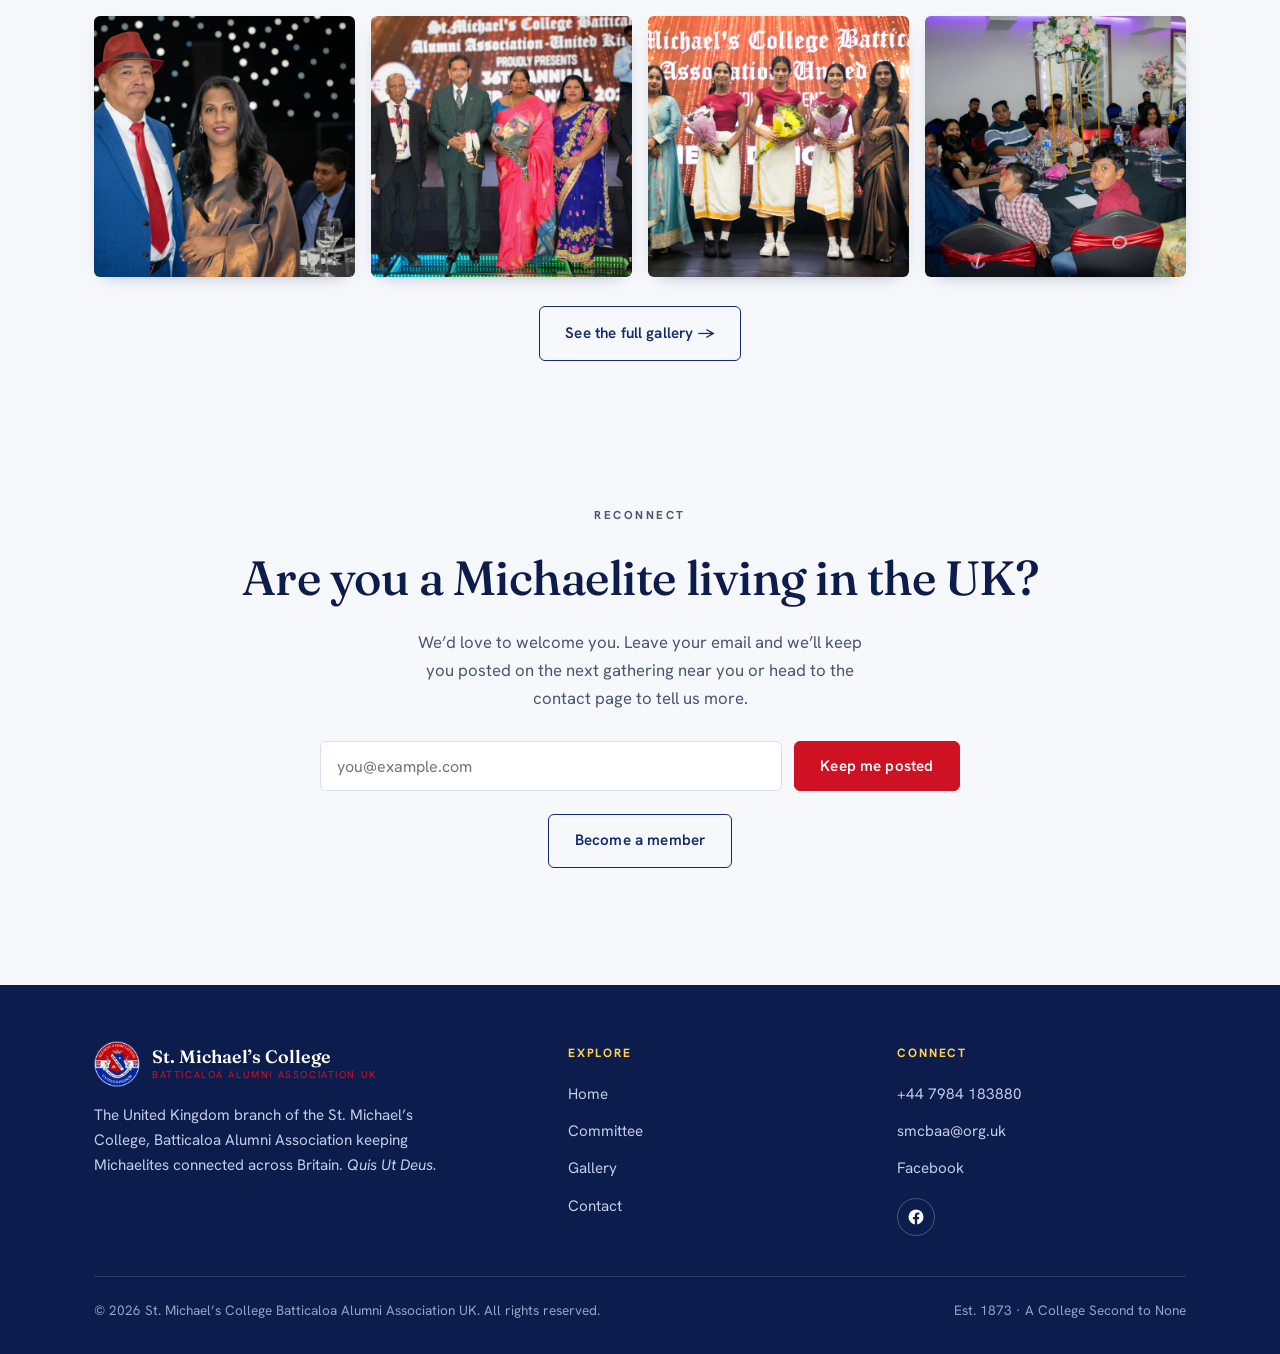
==== commit 83b6fc59: "Redesign site: new hero, Our Story, Anthem, Projects pages + galleries - Split hero with college bui" ====
--- a/index.html
+++ b/index.html
@@ -3,8 +3,8 @@
 <head>
   <meta charset="UTF-8" />
   <meta name="viewport" content="width=device-width, initial-scale=1.0" />
-  <title>St. Michael's College Batticaloa Alumni Association &mdash; UK</title>
-  <meta name="description" content="The UK branch of the St. Michael's College, Batticaloa Alumni Association — connecting Michaelites across Britain through reunions, cricket, networking and giving back." />
+  <title>St. Michael's College Batticaloa Alumni Association UK</title>
+  <meta name="description" content="The UK branch of the St. Michael's College, Batticaloa Alumni Association connecting Michaelites across Britain through reunions, cricket, networking and giving back." />
   <link rel="icon" type="image/png" href="assets/img/favicon.png" />
   <link rel="preconnect" href="https://fonts.googleapis.com" />
   <link rel="preconnect" href="https://fonts.gstatic.com" crossorigin />
@@ -13,42 +13,104 @@
 </head>
 <body>
 
+  <!-- ============================================================
+       LAUNCH CEREMONY OVERLAY (home page only)
+       Countdown 10 -> 1, then a ribbon + scissors. Clicking "Cut the
+       ribbon" splits it open and reveals the site. Shows once per
+       browser; add ?launch to the URL to replay it on the big screen.
+       Controlled by initLaunch() in assets/js/main.js.
+       ============================================================ -->
+  <div class="launch" id="launch" role="dialog" aria-label="Website launch ceremony" aria-live="polite">
+    <div class="launch-inner">
+      <img class="launch-crest" src="assets/img/logo.png" alt="St. Michael's College Batticaloa Alumni Association UK crest" />
+      <p class="launch-eyebrow">St. Michael&rsquo;s College Batticaloa &middot; Alumni Association UK</p>
+      <h1 class="launch-title">Launching our <em>new</em> website</h1>
+      <p class="launch-sub" id="launch-sub">The countdown to going live begins&hellip;</p>
+      <div class="count-wrap"><div class="count-num" id="count-num" aria-hidden="true">10</div></div>
+    </div>
+
+    <div class="ribbon-stage" id="ribbon-stage">
+      <div class="ribbon" id="ribbon">
+        <div class="ribbon-half left"></div>
+        <div class="ribbon-half right"></div>
+        <div class="ribbon-knot"><i></i></div>
+      </div>
+      <div class="cut-controls">
+        <p class="cut-hint">Ready when you are cut the ribbon to reveal the site.</p>
+        <button type="button" class="cut-btn" id="cut-btn">
+          <svg viewBox="0 0 24 24" fill="none" stroke="currentColor" stroke-width="2" stroke-linecap="round" stroke-linejoin="round"><circle cx="6" cy="6" r="3"/><circle cx="6" cy="18" r="3"/><line x1="20" y1="4" x2="8.12" y2="15.88"/><line x1="14.47" y1="14.48" x2="20" y2="20"/><line x1="8.12" y1="8.12" x2="12" y2="12"/></svg>
+          Cut the ribbon
+        </button>
+      </div>
+    </div>
+
+    <div class="confetti" id="confetti" aria-hidden="true"></div>
+  </div>
+
   <header class="site-header">
-    <div class="container nav">
-      <a class="brand" href="index.html" aria-label="St. Michael's College Alumni Association UK home">
+    <div class="container header-row">
+      <a class="brand" href="index.html" aria-label="St. Michael’s College Alumni Association UK home">
         <img src="assets/img/logo.png" alt="St. Michael's College Batticaloa Alumni Association UK crest" />
         <span class="brand-text">
           <strong>St. Michael&rsquo;s College</strong>
-          <span>Batticaloa &middot; Alumni &middot; UK</span>
+          <span>Batticaloa Alumni Association UK</span>
         </span>
       </a>
-      <button class="nav-toggle" aria-label="Toggle menu" aria-expanded="false" aria-controls="nav-links">
-        <svg viewBox="0 0 24 24" fill="none" stroke="currentColor" stroke-width="2"><line x1="3" y1="6" x2="21" y2="6"/><line x1="3" y1="12" x2="21" y2="12"/><line x1="3" y1="18" x2="21" y2="18"/></svg>
-      </button>
+      <div class="header-info">
+        <div class="hi-item"><svg viewBox="0 0 24 24" fill="none" stroke="currentColor" stroke-width="2"><path d="M21 10c0 7-9 13-9 13s-9-6-9-13a9 9 0 0 1 18 0Z"/><circle cx="12" cy="10" r="3"/></svg><div><strong>United Kingdom</strong><span>Michaelites branch</span></div></div>
+        <div class="hi-item"><svg viewBox="0 0 24 24" fill="none" stroke="currentColor" stroke-width="2"><path d="M22 16.92v3a2 2 0 0 1-2.18 2 19.79 19.79 0 0 1-8.63-3.07 19.5 19.5 0 0 1-6-6 19.79 19.79 0 0 1-3.07-8.67A2 2 0 0 1 4.11 2h3a2 2 0 0 1 2 1.72c.13.96.36 1.9.7 2.81a2 2 0 0 1-.45 2.11L8.09 9.91a16 16 0 0 0 6 6l1.27-1.27a2 2 0 0 1 2.11-.45c.91.34 1.85.57 2.81.7A2 2 0 0 1 22 16.92Z"/></svg><div><strong>+44 7984 183880</strong><span>Call us for enquiries</span></div></div>
+        <div class="hi-item"><svg viewBox="0 0 24 24" fill="none" stroke="currentColor" stroke-width="2"><path d="M12 2l3 7h7l-5.5 4.5L18 21l-6-4-6 4 1.5-7.5L2 9h7z"/></svg><div><strong>Est. 1873</strong><span>Quis Ut Deus</span></div></div>
+      </div>
+    </div>
+  </header>
+
+  <nav class="mainnav">
+    <div class="container mainnav-inner">
+      <button class="nav-toggle" aria-label="Toggle menu" aria-expanded="false" aria-controls="nav-links"><svg viewBox="0 0 24 24" fill="none" stroke="currentColor" stroke-width="2"><line x1="3" y1="6" x2="21" y2="6"/><line x1="3" y1="12" x2="21" y2="12"/><line x1="3" y1="18" x2="21" y2="18"/></svg></button>
       <ul class="nav-links" id="nav-links">
         <li><a href="index.html" aria-current="page">Home</a></li>
+        <li><a href="ourstory.html">Our Story</a></li>
+        <li><a href="anthem.html">Anthem</a></li>
         <li><a href="committee.html">Committee</a></li>
+        <li><a href="projects.html">Projects</a></li>
         <li><a href="gallery.html">Gallery</a></li>
         <li><a href="contact.html">Contact</a></li>
       </ul>
     </div>
-  </header>
+  </nav>
 
   <!-- Hero -->
   <section class="hero">
     <div class="container hero-grid">
-      <div>
+      <div class="hero-copy">
         <span class="motto-chip reveal">&#9733; Quis Ut Deus &middot; Est. 1873</span>
         <h1 class="reveal d1">Once a Michaelite,<br><em>always</em> a Michaelite.</h1>
-        <p class="lead reveal d2">Welcome to the United Kingdom branch of the St. Michael&rsquo;s College, Batticaloa Alumni Association &mdash; bringing Old Boys together across Britain through reunions, sport, networking and a shared sense of home.</p>
+        <p class="hero-script reveal d2">A brotherhood for life</p>
+        <p class="lead reveal d2">Welcome to the United Kingdom branch of the St. Michael&rsquo;s College, Batticaloa Alumni Association bringing Old Boys together across Britain through reunions, sport, networking and a shared sense of home.</p>
         <div class="hero-actions reveal d3">
-          <a class="btn btn--red" href="contact.html">Join the branch</a>
+          <a class="btn btn--red" href="contact.html">Join the branch &rarr;</a>
           <a class="btn btn--ghost" href="committee.html">Meet the committee</a>
         </div>
       </div>
-      <div class="hero-crest reveal d2">
-        <img src="assets/img/logo.png" alt="St. Michael's College Batticaloa Alumni Association UK crest" />
-      </div>
+    </div>
+  </section>
+
+  <!-- Announcement bar -->
+  <div class="announce">
+    <div class="container">
+      <span class="announce-tag">Calling all Michaelites!</span>
+      Join the UK branch and stay connected with Old Boys near you.
+      <a href="contact.html">Become a member &rarr;</a>
+    </div>
+  </div>
+
+  <!-- Sponsors promotional banner -->
+  <section class="section section--tight" style="padding-bottom:0;">
+    <div class="container">
+      <a class="promo-banner reveal" href="contact.html" aria-label="SMCBAA-UK Dinner Dance 2026 — Our Valued Sponsors">
+        <img src="assets/img/sponsors-banner.jpg" alt="SMCBAA-UK Dinner Dance 2026 — Our Valued Sponsors. Together for a Brighter Tomorrow." loading="lazy" />
+        <span class="promo-shine" aria-hidden="true"></span>
+      </a>
     </div>
   </section>
 
@@ -64,7 +126,7 @@
         <a class="btn btn--ghost" href="contact.html">Get in touch &rarr;</a>
       </div>
       <div class="figure-card">
-        <img src="assets/img/heritage.jpg" alt="St. Michael's College, Batticaloa — founded 1873, motto Quis Ut Deus" />
+        <img src="assets/img/heritage.jpg" alt="St. Michael's College, Batticaloa founded 1873, motto Quis Ut Deus" />
       </div>
     </div>
   </section>
@@ -86,7 +148,7 @@
         <article class="card reveal d1">
           <div class="ico"><svg viewBox="0 0 24 24" fill="none" stroke="currentColor" stroke-width="2"><path d="M6 9V2h12v7"/><path d="M6 9a6 6 0 0 0 12 0"/><path d="M9 22h6"/><path d="M12 15v7"/><path d="M4 5H2a4 4 0 0 0 4 4"/><path d="M20 5h2a4 4 0 0 1-4 4"/></svg></div>
           <h3>Cricket &amp; sport</h3>
-          <p>The traditions continue in Britain &mdash; from the Big Match to the Festival of Cricket and friendly fixtures.</p>
+          <p>The traditions continue in Britain from the Big Match to the Festival of Cricket and friendly fixtures.</p>
         </article>
         <article class="card reveal d2">
           <div class="ico"><svg viewBox="0 0 24 24" fill="none" stroke="currentColor" stroke-width="2"><path d="M22 12h-4l-3 9L9 3l-3 9H2"/></svg></div>
@@ -102,25 +164,142 @@
     </div>
   </section>
 
+  <!-- Upcoming events -->
+  <section class="section section--tight">
+    <div class="container">
+      <div class="section-head">
+        <p class="eyebrow">What&rsquo;s on</p>
+        <hr class="rule" />
+        <h2>Upcoming gatherings</h2>
+        <p>Mark your calendar &ndash; here&rsquo;s where Michaelites are meeting next. Get in touch to be added to the list.</p>
+      </div>
+      <div class="events">
+        <article class="event-card reveal">
+          <div class="date-badge"><span class="m">Sep</span><span class="d">26</span></div>
+          <div class="event-body">
+            <h3>Annual Dinner &amp; Dance</h3>
+            <p>Our flagship evening of the year dinner, dancing, speeches and reconnecting with Old Boys from every era.</p>
+            <span class="event-meta"><svg viewBox="0 0 24 24" fill="none" stroke="currentColor" stroke-width="2"><path d="M21 10c0 7-9 13-9 13s-9-6-9-13a9 9 0 0 1 18 0Z"/><circle cx="12" cy="10" r="3"/></svg>26 September 2026</span>
+          </div>
+        </article>
+        <article class="event-card reveal d1">
+          <div class="date-badge"><span class="m">Apr</span><span class="d">&rsquo;27</span></div>
+          <div class="event-body">
+            <h3>Branch AGM</h3>
+            <p>Members shape the year ahead review, elect the committee and plan the next chapter together.</p>
+            <span class="event-meta"><svg viewBox="0 0 24 24" fill="none" stroke="currentColor" stroke-width="2"><path d="M21 10c0 7-9 13-9 13s-9-6-9-13a9 9 0 0 1 18 0Z"/><circle cx="12" cy="10" r="3"/></svg>April 2027</span>
+          </div>
+        </article>
+        <article class="event-card reveal d2">
+          <div class="date-badge"><span class="m">Jun</span><span class="d">19</span></div>
+          <div class="event-body">
+            <h3>Big Match</h3>
+            <p>The famous Michaelite Big Match tradition, played in Britain in the same spirit as back home.</p>
+            <span class="event-meta"><svg viewBox="0 0 24 24" fill="none" stroke="currentColor" stroke-width="2"><path d="M21 10c0 7-9 13-9 13s-9-6-9-13a9 9 0 0 1 18 0Z"/><circle cx="12" cy="10" r="3"/></svg>19 June 2027</span>
+          </div>
+        </article>
+        <article class="event-card reveal d3">
+          <div class="date-badge"><span class="m">Jul</span><span class="d">14</span></div>
+          <div class="event-body">
+            <h3>Festival of Cricket</h3>
+            <p>The Michaelite cricketing tradition lives on in Britain with a friendly day of fixtures and family fun.</p>
+            <span class="event-meta"><svg viewBox="0 0 24 24" fill="none" stroke="currentColor" stroke-width="2"><path d="M21 10c0 7-9 13-9 13s-9-6-9-13a9 9 0 0 1 18 0Z"/><circle cx="12" cy="10" r="3"/></svg>14 July 2027</span>
+          </div>
+        </article>
+      </div>
+    </div>
+  </section>
+
   <!-- Stats -->
   <section class="section section--tight band">
     <div class="container">
       <div class="stats">
-        <div class="stat"><div class="num">1873</div><div class="lbl">College founded</div></div>
-        <div class="stat"><div class="num">15</div><div class="lbl">Committee members</div></div>
+        <div class="stat"><div class="num" data-count="1873" data-plain>1873</div><div class="lbl">College founded</div></div>
+        <div class="stat"><div class="num" data-count="15">15</div><div class="lbl">Committee members</div></div>
         <div class="stat"><div class="num">UK</div><div class="lbl">Wide network</div></div>
         <div class="stat"><div class="num">&infin;</div><div class="lbl">Michaelite spirit</div></div>
       </div>
     </div>
   </section>
 
-  <!-- CTA -->
+  <!-- Latest project -->
+  <section class="section">
+    <div class="container split">
+      <div class="figure-card">
+        <img src="assets/img/gallery/projects-it-lab/full/itlab-02.jpg" alt="The completed IT Laboratory at St. Michael's College, Batticaloa, equipped by SMCBAA-UK" loading="lazy" />
+      </div>
+      <div>
+        <p class="eyebrow">Latest project</p>
+        <hr class="rule" />
+        <h2>A new IT Laboratory for our Alma Mater</h2>
+        <p>Through the generosity of our members, SMCBAA-UK has equipped St. Michael&rsquo;s College National School, Batticaloa, with a total of <strong>45 computers</strong>, a combined investment of around <strong>Rs. 12.20 million</strong>, giving students a modern space to build the digital skills they need for the future.</p>
+        <a class="btn btn--red" href="projects.html">Read more &rarr;</a>
+      </div>
+    </div>
+  </section>
+
+  <!-- Voices -->
+  <section class="section">
+    <div class="container">
+      <div class="section-head center">
+        <p class="eyebrow">Voices</p>
+        <hr class="rule" />
+        <h2>What the branch means to us</h2>
+      </div>
+      <!-- Replace with real testimonials from members when available. -->
+      <div class="voices">
+        <figure class="quote-card reveal">
+          <span class="mark">&ldquo;</span>
+          <blockquote>Walking into that first reunion felt like coming home. Faces I hadn&rsquo;t seen in twenty years, and it was as if no time had passed at all.</blockquote>
+          <figcaption class="cite">A Michaelite in London<span>Old Boy</span></figcaption>
+        </figure>
+        <figure class="quote-card reveal d1">
+          <span class="mark">&ldquo;</span>
+          <blockquote>The branch gave my children a link to where I grew up and gave me a network of Old Boys I now count as close friends.</blockquote>
+          <figcaption class="cite">A Michaelite in the Midlands<span>Old Boy</span></figcaption>
+        </figure>
+        <figure class="quote-card reveal d2">
+          <span class="mark">&ldquo;</span>
+          <blockquote>From cricket on a summer afternoon to helping the college back home, being part of this is a privilege. Quis Ut Deus.</blockquote>
+          <figcaption class="cite">A Michaelite in the North<span>Old Boy</span></figcaption>
+        </figure>
+      </div>
+    </div>
+  </section>
+
+  <!-- Gallery preview -->
+  <section class="section section--tight" style="padding-top:0;">
+    <div class="container">
+      <div class="section-head">
+        <p class="eyebrow">Memories</p>
+        <hr class="rule" />
+        <h2>Moments from the branch</h2>
+        <p>A glimpse of our reunions, cricket and gatherings across Britain.</p>
+      </div>
+      <div class="gallery-strip reveal">
+        <a href="gallery.html" aria-label="View the gallery"><img src="assets/img/gallery/dinner-dance-2025/thumb/DSC_1876.jpg" alt="Michaelites at the Annual Dinner Dance 2025" loading="lazy" /></a>
+        <a href="gallery.html" aria-label="View the gallery"><img src="assets/img/gallery/dinner-dance-2025/thumb/DSC_1932.jpg" alt="Michaelites at the Annual Dinner Dance 2025" loading="lazy" /></a>
+        <a href="gallery.html" aria-label="View the gallery"><img src="assets/img/gallery/dinner-dance-2025/thumb/DSC_2082.jpg" alt="Michaelites at the Annual Dinner Dance 2025" loading="lazy" /></a>
+        <a href="gallery.html" aria-label="View the gallery"><img src="assets/img/gallery/dinner-dance-2025/thumb/DSC_1994.jpg" alt="Michaelites at the Annual Dinner Dance 2025" loading="lazy" /></a>
+      </div>
+      <div style="text-align:center; margin-top:1.8rem;">
+        <a class="btn btn--ghost" href="gallery.html">See the full gallery &rarr;</a>
+      </div>
+    </div>
+  </section>
+
+  <!-- CTA / newsletter -->
   <section class="section">
     <div class="container cta">
       <p class="eyebrow">Reconnect</p>
       <h2>Are you a Michaelite living in the UK?</h2>
-      <p>We&rsquo;d love to welcome you. Register your details and we&rsquo;ll keep you posted on the next gathering near you.</p>
-      <a class="btn btn--solid" href="contact.html">Become a member</a>
+      <p>We&rsquo;d love to welcome you. Leave your email and we&rsquo;ll keep you posted on the next gathering near you or head to the contact page to tell us more.</p>
+      <!-- Wire this to Formspree (same as the contact form) before going live. -->
+      <form class="newsletter" action="https://formspree.io/f/YOUR_FORM_ID" method="POST">
+        <input type="email" name="email" required autocomplete="email" placeholder="you@example.com" aria-label="Email address" />
+        <button type="submit" class="btn btn--red">Keep me posted</button>
+      </form>
+      <p style="margin-top:1.4rem;"><a class="btn btn--ghost" href="contact.html">Become a member</a></p>
     </div>
   </section>
 
@@ -130,9 +309,9 @@
         <div>
           <a class="brand" href="index.html">
             <img src="assets/img/logo.png" alt="St. Michael's College Batticaloa Alumni Association UK crest" />
-            <span class="brand-text"><strong>St. Michael&rsquo;s College</strong><span>Batticaloa &middot; Alumni &middot; UK</span></span>
+            <span class="brand-text"><strong>St. Michael&rsquo;s College</strong><span>Batticaloa Alumni Association UK</span></span>
           </a>
-          <p class="footer-blurb">The United Kingdom branch of the St. Michael&rsquo;s College, Batticaloa Alumni Association &mdash; keeping Michaelites connected across Britain. <em>Quis Ut Deus.</em></p>
+          <p class="footer-blurb">The United Kingdom branch of the St. Michael&rsquo;s College, Batticaloa Alumni Association keeping Michaelites connected across Britain. <em>Quis Ut Deus.</em></p>
         </div>
         <div class="footer-col">
           <h4>Explore</h4>
@@ -147,7 +326,7 @@
           <h4>Connect</h4>
           <ul>
             <li><a href="tel:+447984183880">+44 7984 183880</a></li>
-            <li><a href="mailto:smcbaauk@gmail.com">smcbaauk@gmail.com</a></li>
+            <li><a href="mailto:smcbaa@org.uk">smcbaa@org.uk</a></li>
             <li><a href="https://www.facebook.com/SMCBAAUK" target="_blank" rel="noopener">Facebook</a></li>
           </ul>
           <div class="social" style="margin-top:1rem;">
@@ -158,7 +337,7 @@
         </div>
       </div>
       <div class="footer-bottom">
-        <span>&copy; <span id="year">2026</span> St. Michael&rsquo;s College Batticaloa Alumni Association &mdash; UK. All rights reserved.</span>
+        <span>&copy; <span id="year">2026</span> St. Michael&rsquo;s College Batticaloa Alumni Association UK. All rights reserved.</span>
         <span>Est. 1873 &middot; A College Second to None</span>
       </div>
     </div>
--- a/assets/css/styles.css
+++ b/assets/css/styles.css
@@ -96,51 +96,65 @@
 .brand-text strong { font-family: var(--font-display); font-size: 1.12rem; font-weight: 600; color: var(--navy-deep); }
 .brand-text span { font-size: 0.62rem; letter-spacing: 0.16em; text-transform: uppercase; color: var(--red); margin-top: 3px; }
 
-/* ---- Site header / nav ------------------------------------------------ */
-.site-header {
-  position: sticky; top: 0; z-index: 50;
-  background: rgba(255, 255, 255, 0.9);
-  backdrop-filter: blur(10px);
-  border-bottom: 1px solid var(--line);
-}
+/* ---- Top info bar ----------------------------------------------------- */
+.topbar { background: var(--navy-deep); color: #cdd6ef; font-size: 0.82rem; }
+.topbar-inner { display: flex; flex-wrap: wrap; align-items: center; gap: 0.6rem 2rem; padding: 0.5rem 1.5rem; justify-content: flex-end; }
+.tb-item { display: inline-flex; align-items: center; gap: 0.45rem; }
+.tb-item svg { width: 15px; height: 15px; color: var(--gold); flex: none; }
+.tb-item a { color: #cdd6ef; text-decoration: none; font-weight: 600; }
+.tb-item a:hover { color: #fff; }
+@media (max-width: 620px) { .topbar-inner { justify-content: center; gap: 0.4rem 1.2rem; } }
+
+/* ---- Site header (white) ---------------------------------------------- */
+.site-header { background: #fff; position: relative; }
 /* thin tricolour top stripe — red / white / blue */
 .site-header::before {
   content: ""; display: block; height: 4px;
   background: linear-gradient(90deg, var(--red) 0 33.3%, #fff 33.3% 66.6%, var(--navy-soft) 66.6% 100%);
 }
-.nav { display: flex; align-items: center; justify-content: space-between; padding: 0.7rem 0; }
-.nav-links { display: flex; align-items: center; gap: 2rem; list-style: none; margin: 0; padding: 0; }
-.nav-links a {
-  font-weight: 600; font-size: 0.95rem; text-decoration: none; color: var(--ink);
-  position: relative; padding: 0.3rem 0;
-}
-.nav-links a::after {
-  content: ""; position: absolute; left: 0; bottom: -2px; height: 2px; width: 0;
-  background: var(--red); transition: width 0.25s var(--ease);
-}
-.nav-links a:hover::after, .nav-links a[aria-current="page"]::after { width: 100%; }
-.nav-links a:hover, .nav-links a[aria-current="page"] { color: var(--navy); }
-
-.nav-toggle { display: none; background: none; border: none; cursor: pointer; padding: 0.4rem; color: var(--navy-deep); }
-.nav-toggle svg { width: 28px; height: 28px; }
-
-/* ---- Hero ------------------------------------------------------------- */
-.hero { position: relative; overflow: hidden; background: var(--navy-deep); color: #fff; padding: 5.5rem 0 6rem; }
+.header-row { display: flex; align-items: center; justify-content: space-between; gap: 1.5rem; padding: 1.1rem 1.5rem; }
+.header-info { display: flex; align-items: center; gap: 2.2rem; }
+.hi-item { display: flex; align-items: center; gap: 0.65rem; }
+.hi-item svg { width: 22px; height: 22px; color: var(--red); flex: none; }
+.hi-item strong { display: block; font-size: 0.92rem; font-weight: 700; color: var(--navy-deep); line-height: 1.25; }
+.hi-item span { display: block; font-size: 0.78rem; color: var(--ink-soft); }
+
+/* ---- Main nav (navy bar) --------------------------------------------- */
+.mainnav { background: var(--navy-deep); position: sticky; top: 0; z-index: 50; }
+.mainnav-inner { display: flex; align-items: center; padding: 0; }
+.mainnav .nav-links { display: flex; align-items: stretch; gap: 0; list-style: none; margin: 0; padding: 0; }
+.mainnav .nav-links a {
+  display: block; color: #fff; font-weight: 600; font-size: 0.95rem; text-decoration: none;
+  padding: 1rem 1.6rem; transition: background 0.18s var(--ease);
+}
+.mainnav .nav-links a:hover { background: rgba(255,255,255,0.1); color: #fff; }
+.mainnav .nav-links a[aria-current="page"] { background: var(--red); color: #fff; }
+.nav-toggle { display: none; background: none; border: none; cursor: pointer; padding: 0.8rem 1rem; color: #fff; }
+.nav-toggle svg { width: 26px; height: 26px; }
+
+/* ---- Announcement bar ------------------------------------------------- */
+.announce { background: #f5c518; color: #1a1a1a; font-size: 0.95rem; text-align: center; }
+.announce .container { padding: 0.7rem 1.5rem; }
+.announce-tag { font-weight: 700; }
+.announce a { color: var(--red-deep); font-weight: 700; text-decoration: none; white-space: nowrap; }
+.announce a:hover { text-decoration: underline; }
+
+/* ---- Hero (full-bleed photo, navy fade left) -------------------------- */
+.hero {
+  position: relative; overflow: hidden; color: #fff; padding: 5.5rem 0 6rem;
+  background: var(--navy-deep) url("../img/college-building.jpg") right 68% / cover no-repeat;
+}
 .hero::before {
   content: ""; position: absolute; inset: 0; pointer-events: none;
-  background:
-    radial-gradient(55% 70% at 82% 8%, rgba(207, 17, 36, 0.32), transparent 60%),
-    radial-gradient(50% 60% at 5% 100%, rgba(30, 63, 160, 0.55), transparent 55%);
-}
-.hero::after {
-  content: ""; position: absolute; inset: 0; opacity: 0.05; pointer-events: none;
-  background-image: repeating-linear-gradient(45deg, #fff 0 1px, transparent 1px 16px);
-}
-.hero-grid { position: relative; z-index: 1; display: grid; grid-template-columns: 1.25fr 0.75fr; gap: 3rem; align-items: center; }
+  background: linear-gradient(90deg, rgba(10,20,55,0.97) 0%, rgba(12,29,77,0.93) 28%, rgba(12,29,77,0.6) 52%, rgba(12,29,77,0.2) 78%, rgba(12,29,77,0.05) 100%);
+}
+.hero-grid { position: relative; z-index: 1; display: block; }
+.hero-copy { max-width: 620px; }
 .hero .eyebrow { color: #fff; opacity: 0.92; }
-.hero h1 { color: #fff; font-size: clamp(2.4rem, 5.4vw, 4.1rem); margin-bottom: 0.35em; }
+.hero h1 { color: #fff; font-size: clamp(2.4rem, 5.4vw, 4.2rem); margin-bottom: 0.25em; }
 .hero h1 em { font-style: italic; color: #ffd34d; }
-.hero p.lead { font-size: 1.18rem; color: #dfe4f3; max-width: 54ch; margin: 0 0 2rem; }
+.hero-script { font-family: var(--font-display); font-style: italic; font-size: clamp(1.4rem, 2.8vw, 2rem); color: #ffd34d; margin: 0 0 1.1rem; font-weight: 500; }
+.hero p.lead { font-size: 1.14rem; color: #dfe4f3; max-width: 42ch; margin: 0 0 2rem; }
 .hero-actions { display: flex; flex-wrap: wrap; gap: 0.9rem; }
 .hero .btn--ghost { color: #fff; border-color: rgba(255,255,255,0.5); }
 .hero .btn--ghost:hover { background: #fff; color: var(--navy-deep); border-color: #fff; }
@@ -216,6 +230,18 @@
 .group-label h3 { font-size: 1.05rem; text-transform: uppercase; letter-spacing: 0.12em; color: var(--ink-soft); margin: 0; padding-bottom: 0.5rem; border-bottom: 1px solid var(--line); }
 
 /* ---- Gallery ---------------------------------------------------------- */
+.album-head { display: flex; flex-wrap: wrap; align-items: flex-end; justify-content: space-between; gap: 1rem 2rem; margin-bottom: 1.8rem; scroll-margin-top: 90px; }
+.album-head h2 { font-size: clamp(1.7rem, 3.4vw, 2.4rem); margin: 0; }
+.album-head .eyebrow { margin: 0 0 0.5rem; }
+.album-note { color: var(--ink-soft); margin: 0; max-width: 46ch; font-size: 0.97rem; }
+.album-head--divider { margin-top: 3.5rem; padding-top: 3rem; border-top: 1px solid var(--line); }
+.album-nav { display: flex; flex-wrap: wrap; gap: 0.6rem; margin-bottom: 2rem; }
+.album-nav a {
+  font-size: 0.85rem; font-weight: 600; text-decoration: none; color: var(--navy);
+  background: var(--paper-2); border: 1px solid var(--line); border-radius: 999px;
+  padding: 0.45rem 1rem; transition: background 0.18s var(--ease), color 0.18s var(--ease), border-color 0.18s var(--ease);
+}
+.album-nav a:hover { background: var(--navy); color: #fff; border-color: var(--navy); }
 .gallery-grid { display: grid; grid-template-columns: repeat(auto-fill, minmax(260px, 1fr)); gap: 1.1rem; }
 .gallery-item {
   position: relative; border: 0; padding: 0; cursor: pointer; overflow: hidden;
@@ -257,6 +283,141 @@
 .lightbox-nav { position: absolute; top: 50%; transform: translateY(-50%); background: rgba(255,255,255,0.12); border: 1px solid rgba(255,255,255,0.3); color: #fff; width: 48px; height: 48px; border-radius: 50%; cursor: pointer; font-size: 1.5rem; display: grid; place-items: center; }
 .lightbox-nav:hover { background: rgba(255,255,255,0.25); }
 .lightbox-prev { left: 1.4rem; } .lightbox-next { right: 1.4rem; }
+
+/* ---- Our Story timeline ----------------------------------------------- */
+.timeline { position: relative; max-width: 900px; margin: 0 auto; }
+.timeline::before {
+  content: ""; position: absolute; left: 50%; top: 8px; bottom: 8px; width: 5px; transform: translateX(-50%);
+  border-radius: 5px;
+  background: linear-gradient(180deg, #d99a2b, #cf7d2e, #cf5a3c, #c0392b, #b02a2a, #7c2230, #3a2140, #2c5a73, #24506a, #122a6b);
+}
+.tl-item { position: relative; width: 50%; padding: 0.9rem 3rem 0.9rem 0; box-sizing: border-box; }
+.tl-left { left: 0; text-align: right; }
+.tl-right { left: 50%; text-align: left; padding: 0.9rem 0 0.9rem 3rem; }
+.tl-node {
+  position: absolute; top: 1.4rem; width: 54px; height: 54px; border-radius: 50%; z-index: 2;
+  display: grid; place-items: center; background: #fff;
+  font-family: var(--font-display); font-weight: 600; font-size: 1.5rem;
+  box-shadow: 0 0 0 5px var(--paper), var(--shadow-sm);
+}
+.tl-left .tl-node { right: -27px; }
+.tl-right .tl-node { left: -27px; }
+.tl-card {
+  display: inline-block; text-align: left; color: #fff; max-width: 380px;
+  border-radius: 26px; padding: 1.3rem 1.7rem; box-shadow: var(--shadow-sm);
+}
+.tl-card .tl-year { display: inline-block; font-family: var(--font-display); font-size: 1.05rem; font-weight: 600; opacity: 0.9; margin-bottom: 0.15rem; }
+.tl-card h3 { color: #fff; font-size: 1.2rem; margin: 0 0 0.35rem; }
+.tl-card p { margin: 0; font-size: 0.92rem; color: rgba(255,255,255,0.92); }
+/* colour ramp per milestone */
+.tl-card.s1{background:#d99a2b} .tl-node.s1{color:#d99a2b}
+.tl-card.s2{background:#cf7d2e} .tl-node.s2{color:#cf7d2e}
+.tl-card.s3{background:#cf5a3c} .tl-node.s3{color:#cf5a3c}
+.tl-card.s4{background:#c0392b} .tl-node.s4{color:#c0392b}
+.tl-card.s5{background:#b02a2a} .tl-node.s5{color:#b02a2a}
+.tl-card.s6{background:#7c2230} .tl-node.s6{color:#7c2230}
+.tl-card.s7{background:#3a2140} .tl-node.s7{color:#3a2140}
+.tl-card.s8{background:#2c5a73} .tl-node.s8{color:#2c5a73}
+.tl-card.s9{background:#24506a} .tl-node.s9{color:#24506a}
+.tl-card.s10{background:#122a6b} .tl-node.s10{color:#122a6b}
+/* compact variant (after the story) */
+.timeline--compact { max-width: 760px; }
+.timeline--compact .tl-item { padding-top: 0.5rem; padding-bottom: 0.5rem; }
+.timeline--compact .tl-node { width: 44px; height: 44px; font-size: 1.2rem; top: 1rem; }
+.timeline--compact .tl-left .tl-node { right: -22px; }
+.timeline--compact .tl-right .tl-node { left: -22px; }
+.timeline--compact .tl-card { max-width: 320px; border-radius: 22px; padding: 0.9rem 1.3rem; }
+.timeline--compact .tl-card .tl-year { font-size: 0.95rem; margin-bottom: 0; }
+.timeline--compact .tl-card h3 { font-size: 1.05rem; margin-bottom: 0.25rem; }
+.timeline--compact .tl-card p { font-size: 0.85rem; }
+
+/* directional slide-in animation for milestones */
+@media (prefers-reduced-motion: no-preference) {
+  .tl-item.reveal.on-scroll { opacity: 0; transform: translateY(24px); }
+  .tl-item.tl-left.reveal.on-scroll  { transform: translateX(-40px); }
+  .tl-item.tl-right.reveal.on-scroll { transform: translateX(40px); }
+  .tl-item.reveal.on-scroll.in-view { opacity: 1; transform: none; }
+}
+
+@media (max-width: 680px) {
+  .timeline::before, .timeline--compact::before { left: 22px; }
+  .tl-item, .tl-right { width: 100%; left: 0; text-align: left; padding: 0.7rem 0 0.7rem 3.8rem; }
+  .tl-left .tl-node, .tl-right .tl-node,
+  .timeline--compact .tl-left .tl-node, .timeline--compact .tl-right .tl-node { left: 0; right: auto; }
+  .tl-card { max-width: none; }
+  /* on mobile all cards slide from the same side */
+  .tl-item.tl-left.reveal.on-scroll, .tl-item.tl-right.reveal.on-scroll { transform: translateX(30px); }
+}
+
+/* ---- College Anthem --------------------------------------------------- */
+.anthem-section { padding: 4.5rem 0 5rem; }
+.anthem {
+  position: relative; max-width: 680px; margin: 0 auto; text-align: center; overflow: hidden;
+  color: #fff; border-radius: 16px; padding: 3.5rem 2rem 3rem;
+  background: radial-gradient(120% 120% at 50% -10%, #1e3fa0 0%, var(--navy-deep) 55%, #060f2c 100%);
+  box-shadow: var(--shadow);
+}
+.anthem::before { /* subtle hatch */
+  content: ""; position: absolute; inset: 0; opacity: 0.05; pointer-events: none;
+  background-image: repeating-linear-gradient(45deg, #fff 0 1px, transparent 1px 16px);
+}
+.anthem::after { /* gold top rule */
+  content: ""; position: absolute; top: 0; left: 50%; transform: translateX(-50%);
+  width: 120px; height: 4px; background: var(--gold); border-radius: 0 0 4px 4px;
+}
+.anthem > * { position: relative; z-index: 1; }
+.anthem-crest { width: 92px; margin: 0 auto 1.4rem; filter: drop-shadow(0 12px 24px rgba(0,0,0,0.5)); }
+.anthem-player { margin: 0 auto 2.2rem; max-width: 420px; }
+.anthem-listen { font-family: var(--font-body); text-transform: uppercase; letter-spacing: 0.18em; font-size: 0.74rem; font-weight: 700; color: var(--gold); margin: 0 0 0.7rem; }
+.anthem-player audio { width: 100%; height: 42px; border-radius: 999px; }
+.anthem-player audio::-webkit-media-controls-panel { background: rgba(255,255,255,0.92); }
+.anthem-stanza { margin: 0 0 1.8rem; }
+.anthem-stanza p {
+  font-family: var(--font-display); font-size: 1.18rem; line-height: 1.9; margin: 0;
+  color: #eaf0ff; font-weight: 400;
+}
+.anthem-opening p { font-style: italic; color: #fff; font-size: 1.28rem; }
+.anthem-stanza + .anthem-stanza { padding-top: 1.6rem; border-top: 1px solid rgba(255,255,255,0.12); }
+.anthem-author {
+  margin: 2.2rem 0 0; font-family: var(--font-body); text-transform: uppercase; letter-spacing: 0.18em;
+  font-size: 0.82rem; font-weight: 700; color: var(--gold);
+}
+.anthem-author span { letter-spacing: 0.1em; opacity: 0.8; }
+@media (max-width: 520px) {
+  .anthem { padding: 2.6rem 1.3rem; }
+  .anthem-stanza p { font-size: 1.05rem; }
+  .anthem-opening p { font-size: 1.12rem; }
+}
+
+/* ---- Story prose ------------------------------------------------------ */
+.story-prose { max-width: 780px; margin: 3.5rem auto 0; }
+.story-prose h3 { font-size: 1.4rem; color: var(--navy-deep); margin: 2.2rem 0 0.6rem; }
+.story-prose p { color: var(--ink-soft); margin: 0 0 1.1rem; text-align: justify; text-justify: inter-word; hyphens: auto; }
+.story-prose .section-head { margin-bottom: 1.4rem; }
+
+/* ---- Projects --------------------------------------------------------- */
+.project { max-width: 820px; margin-inline: auto; }
+.project-head h2 { font-size: clamp(1.8rem, 3.6vw, 2.6rem); }
+.project-head .flags { white-space: nowrap; }
+.project-lead { font-size: 1.2rem; color: var(--ink); margin: 0.4rem 0 0; }
+.project-stats { display: grid; grid-template-columns: repeat(auto-fit, minmax(160px, 1fr)); gap: 1.2rem; margin: 2.4rem 0; }
+.project-stats--two { grid-template-columns: repeat(2, 1fr); max-width: 560px; }
+@media (max-width: 480px) { .project-stats--two { grid-template-columns: 1fr; } }
+.pstat { background: var(--navy); color: #fff; border-radius: var(--radius); padding: 1.6rem 1.2rem; text-align: center; box-shadow: var(--shadow-sm); }
+.pstat .num { font-family: var(--font-display); font-size: clamp(2rem, 4vw, 2.8rem); color: #ffd34d; line-height: 1; }
+.pstat .lbl { text-transform: uppercase; letter-spacing: 0.1em; font-size: 0.72rem; color: #cdd6ef; margin-top: 0.6rem; }
+.project-body p { color: var(--ink-soft); margin: 0 0 1.1rem; }
+.project-body strong { color: var(--ink); }
+.project-quote {
+  margin: 1.8rem 0; padding: 1.2rem 1.6rem; border-left: 4px solid var(--red);
+  background: var(--paper-2); border-radius: 0 var(--radius) var(--radius) 0;
+  font-family: var(--font-display); font-style: italic; font-size: 1.3rem; color: var(--navy-deep);
+}
+.project-figure { margin: 1.8rem 0; border-radius: var(--radius); overflow: hidden; box-shadow: var(--shadow); }
+.project-figure img { width: 100%; display: block; }
+.project-figure figcaption { font-size: 0.85rem; color: var(--ink-soft); padding: 0.7rem 0.2rem 0; text-align: center; }
+.project-sign { color: var(--ink); }
+.project-sign strong { color: var(--navy-deep); }
 
 /* ---- Contact ---------------------------------------------------------- */
 .contact-grid { display: grid; grid-template-columns: 1fr 0.8fr; gap: 3.5rem; align-items: start; }
@@ -294,6 +455,209 @@
 .social a:hover { background: var(--red); border-color: var(--red); color: #fff; }
 .social svg { width: 18px; height: 18px; }
 
+/* ---- Promotional banner ----------------------------------------------- */
+.promo-banner {
+  display: block; position: relative; overflow: hidden; border-radius: 12px;
+  box-shadow: var(--shadow); line-height: 0;
+  transition: transform 0.3s var(--ease), box-shadow 0.3s var(--ease);
+}
+.promo-banner img { width: 100%; height: auto; display: block; }
+.promo-banner:hover { transform: translateY(-3px); box-shadow: 0 26px 54px -22px rgba(12,29,77,0.6); }
+.promo-shine {
+  position: absolute; top: 0; left: -70%; width: 45%; height: 100%; pointer-events: none;
+  transform: skewX(-20deg);
+  background: linear-gradient(90deg, transparent, rgba(255,255,255,0.35), transparent);
+}
+@media (prefers-reduced-motion: no-preference) {
+  .promo-shine { animation: promoShine 6s ease-in-out 1.2s infinite; }
+  @keyframes promoShine { 0% { left: -70%; } 55%, 100% { left: 130%; } }
+}
+
+/* ---- Events (home) ---------------------------------------------------- */
+.events { display: grid; grid-template-columns: repeat(auto-fit, minmax(260px, 1fr)); gap: 1.5rem; }
+.event-card {
+  display: flex; gap: 1.2rem; align-items: flex-start;
+  background: #fff; border: 1px solid var(--line); border-radius: var(--radius);
+  padding: 1.6rem; box-shadow: var(--shadow-sm);
+  transition: transform 0.22s var(--ease), box-shadow 0.22s var(--ease);
+}
+.event-card:hover { transform: translateY(-4px); box-shadow: var(--shadow); }
+.date-badge {
+  flex: none; width: 62px; text-align: center; border-radius: var(--radius);
+  overflow: hidden; border: 1px solid var(--line); background: var(--paper);
+}
+.date-badge .m { display: block; background: var(--red); color: #fff; font-size: 0.66rem; font-weight: 700; letter-spacing: 0.12em; text-transform: uppercase; padding: 0.3rem 0; }
+.date-badge .d { display: block; font-family: var(--font-display); font-size: 1.55rem; color: var(--navy-deep); padding: 0.35rem 0 0.4rem; line-height: 1; }
+.event-body h3 { font-size: 1.2rem; margin: 0 0 0.3rem; }
+.event-body p { color: var(--ink-soft); margin: 0 0 0.5rem; font-size: 0.95rem; }
+.event-meta { display: inline-flex; align-items: center; gap: 0.4rem; font-size: 0.82rem; font-weight: 600; color: var(--navy-soft); }
+.event-meta svg { width: 15px; height: 15px; }
+
+/* ---- Testimonials / voices -------------------------------------------- */
+.voices { display: grid; grid-template-columns: repeat(auto-fit, minmax(280px, 1fr)); gap: 1.5rem; }
+.quote-card {
+  background: #fff; border: 1px solid var(--line); border-radius: var(--radius);
+  padding: 2rem 1.9rem; box-shadow: var(--shadow-sm); position: relative;
+  border-left: 3px solid var(--red);
+}
+.quote-card .mark { font-family: var(--font-display); font-size: 3.2rem; line-height: 0.6; color: var(--gold); opacity: 0.5; display: block; height: 1.4rem; }
+.quote-card blockquote { margin: 0 0 1.2rem; font-family: var(--font-display); font-size: 1.12rem; font-style: italic; color: var(--navy-deep); line-height: 1.5; }
+.quote-card .cite { display: block; font-size: 0.9rem; font-weight: 600; color: var(--ink); font-style: normal; }
+.quote-card .cite span { display: block; font-weight: 400; font-size: 0.82rem; color: var(--ink-soft); margin-top: 2px; }
+
+/* ---- Gallery preview strip (home) ------------------------------------- */
+.gallery-strip { display: grid; grid-template-columns: repeat(4, 1fr); gap: 1rem; }
+.gallery-strip a {
+  display: block; aspect-ratio: 1 / 1; border-radius: var(--radius); overflow: hidden;
+  box-shadow: var(--shadow-sm); position: relative;
+}
+.gallery-strip .ph, .gallery-strip img { width: 100%; height: 100%; object-fit: cover; transition: transform 0.5s var(--ease); }
+.gallery-strip a:hover .ph, .gallery-strip a:hover img { transform: scale(1.07); }
+
+/* ---- Newsletter band (home CTA) --------------------------------------- */
+.newsletter { max-width: 640px; margin: 1.6rem auto 0; display: flex; gap: 0.7rem; flex-wrap: wrap; }
+.newsletter input {
+  flex: 1 1 240px; font-family: var(--font-body); font-size: 1rem; color: var(--ink);
+  padding: 0.85rem 1rem; border: 1.5px solid var(--line); border-radius: var(--radius); background: #fff;
+}
+.newsletter input:focus { outline: none; border-color: var(--navy); box-shadow: 0 0 0 3px rgba(18,42,107,0.14); }
+.newsletter .btn { flex: none; }
+
+/* ---- Back to top ------------------------------------------------------ */
+.to-top {
+  position: fixed; right: 1.4rem; bottom: 1.4rem; z-index: 60;
+  width: 46px; height: 46px; border-radius: 50%; border: 0; cursor: pointer;
+  background: var(--navy); color: #fff; display: grid; place-items: center;
+  box-shadow: var(--shadow); opacity: 0; visibility: hidden;
+  transform: translateY(10px); transition: opacity 0.25s var(--ease), transform 0.25s var(--ease), visibility 0.25s;
+}
+.to-top.show { opacity: 1; visibility: visible; transform: translateY(0); }
+.to-top:hover { background: var(--red); }
+.to-top svg { width: 22px; height: 22px; }
+
+/* =========================================================================
+   LAUNCH CEREMONY — ribbon-cutting overlay (home page only)
+   Countdown 10 -> 1, then a ribbon + scissors; "Cut" splits it open to
+   reveal the site. Shown once per browser (localStorage) unless ?launch.
+   ========================================================================= */
+.launch {
+  position: fixed; inset: 0; z-index: 999;
+  display: grid; place-items: center; text-align: center; overflow: hidden;
+  background: radial-gradient(120% 120% at 50% -10%, #1e3fa0 0%, var(--navy-deep) 55%, #060f2c 100%);
+  color: #fff;
+  transition: opacity 0.9s var(--ease), visibility 0.9s;
+}
+.launch::after { /* subtle heraldic hatch */
+  content: ""; position: absolute; inset: 0; opacity: 0.06; pointer-events: none;
+  background-image: repeating-linear-gradient(45deg, #fff 0 1px, transparent 1px 18px);
+}
+.launch.done { opacity: 0; visibility: hidden; }
+body.launching { overflow: hidden; }
+
+.launch-inner { position: relative; z-index: 2; width: min(1100px, 92vw); padding: 2rem; }
+.launch-crest { width: clamp(78px, 12vw, 132px); margin: 0 auto 1.4rem; filter: drop-shadow(0 16px 30px rgba(0,0,0,0.5)); animation: floaty 6s ease-in-out infinite; }
+.launch-eyebrow { text-transform: uppercase; letter-spacing: 0.28em; font-size: clamp(0.7rem, 1.4vw, 0.95rem); font-weight: 700; color: #ffd34d; margin: 0 0 0.6rem; }
+.launch-title { font-family: var(--font-display); color: #fff; font-weight: 500; font-size: clamp(2.2rem, 6vw, 4.6rem); line-height: 1.05; margin: 0 0 0.3rem; }
+.launch-title em { font-style: italic; color: #ffd34d; }
+.launch-sub { color: #dfe4f3; font-size: clamp(1rem, 2vw, 1.25rem); margin: 0.4rem auto 0; max-width: 46ch; }
+
+/* Countdown */
+.count-wrap { margin-top: clamp(1.5rem, 4vw, 3rem); min-height: clamp(140px, 26vw, 280px); display: grid; place-items: center; }
+.count-num {
+  font-family: var(--font-display); font-weight: 600; line-height: 1;
+  font-size: clamp(6rem, 26vw, 18rem);
+  color: #fff; text-shadow: 0 0 60px rgba(255,211,77,0.45);
+}
+.count-num.go { color: #ffd34d; font-size: clamp(4.5rem, 16vw, 11rem); letter-spacing: 0.02em; }
+@media (prefers-reduced-motion: no-preference) {
+  .count-pop { animation: countPop 1s var(--ease) both; }
+  @keyframes countPop {
+    0% { opacity: 0; transform: scale(0.4); filter: blur(6px); }
+    18% { opacity: 1; transform: scale(1.06); filter: blur(0); }
+    72% { opacity: 1; transform: scale(1); }
+    100% { opacity: 0; transform: scale(0.92); }
+  }
+}
+
+/* Ribbon stage */
+.ribbon-stage { position: absolute; inset: 0; z-index: 3; display: none; place-items: center; }
+.ribbon-stage.show { display: grid; }
+/* The ribbon spans the full width; two halves meet at a central knot. */
+.ribbon { position: absolute; top: 50%; left: 0; right: 0; height: clamp(70px, 12vh, 130px); transform: translateY(-50%); pointer-events: none; }
+.ribbon-half {
+  position: absolute; top: 0; height: 100%; width: 52%;
+  background:
+    linear-gradient(180deg, #ff3b52 0%, var(--red) 45%, var(--red-deep) 100%);
+  box-shadow: 0 14px 40px -10px rgba(0,0,0,0.5), inset 0 0 40px rgba(0,0,0,0.15);
+  transition: transform 1.1s cubic-bezier(0.7,0,0.3,1), opacity 1.1s ease;
+}
+.ribbon-half::before { /* satin highlight */
+  content: ""; position: absolute; inset: 0; opacity: 0.5;
+  background: linear-gradient(180deg, rgba(255,255,255,0.5), transparent 30%, transparent 70%, rgba(0,0,0,0.25));
+}
+.ribbon-half.left { left: 0; transform-origin: left center; }
+.ribbon-half.right { right: 0; transform-origin: right center; }
+.ribbon-knot {
+  position: absolute; top: 50%; left: 50%; transform: translate(-50%,-50%);
+  width: clamp(90px, 13vw, 150px); height: clamp(90px, 13vw, 150px);
+  transition: opacity 0.5s ease, transform 0.6s ease;
+}
+.ribbon-knot::before, .ribbon-knot::after { /* two bow loops */
+  content: ""; position: absolute; top: 50%; width: 54%; height: 90%;
+  border-radius: 50% 50% 50% 50% / 60% 60% 40% 40%;
+  background: linear-gradient(135deg, #ff3b52, var(--red-deep));
+  box-shadow: inset 0 0 18px rgba(0,0,0,0.25);
+}
+.ribbon-knot::before { left: -6%; transform: translateY(-50%) rotate(-16deg); }
+.ribbon-knot::after  { right: -6%; transform: translateY(-50%) rotate(16deg); }
+.ribbon-knot i { /* centre boss */
+  position: absolute; top: 50%; left: 50%; transform: translate(-50%,-50%);
+  width: 34%; height: 34%; border-radius: 50%;
+  background: radial-gradient(circle at 35% 30%, #ffd34d, #c9a227);
+  box-shadow: 0 3px 10px rgba(0,0,0,0.35); z-index: 2;
+}
+
+/* Cut state: halves fly apart + fall, knot pops away */
+.ribbon.cut .ribbon-half.left  { transform: translateX(-120%) translateY(40px) rotate(-7deg); opacity: 0; }
+.ribbon.cut .ribbon-half.right { transform: translateX(120%)  translateY(40px) rotate(7deg);  opacity: 0; }
+.ribbon.cut .ribbon-knot { opacity: 0; transform: translate(-50%,-50%) scale(0.4); }
+
+/* Cut button + scissors */
+.cut-controls { position: absolute; bottom: clamp(2rem, 8vh, 5rem); left: 50%; transform: translateX(-50%); z-index: 4; text-align: center; }
+.cut-hint { color: #dfe4f3; font-size: 0.95rem; letter-spacing: 0.02em; margin: 0 0 0.9rem; }
+.cut-btn {
+  display: inline-flex; align-items: center; gap: 0.7rem; cursor: pointer;
+  font-family: var(--font-body); font-weight: 700; font-size: 1.05rem; letter-spacing: 0.02em;
+  color: #fff; background: var(--red); border: 2px solid #ff5468; border-radius: 999px;
+  padding: 1rem 2rem; box-shadow: 0 16px 40px -12px rgba(207,17,36,0.8);
+  transition: transform 0.18s var(--ease), background 0.18s var(--ease), box-shadow 0.18s;
+}
+.cut-btn:hover { transform: translateY(-2px) scale(1.02); background: var(--red-deep); }
+.cut-btn:disabled { opacity: 0.6; cursor: default; transform: none; }
+.cut-btn svg { width: 26px; height: 26px; }
+@media (prefers-reduced-motion: no-preference) {
+  .cut-btn.pulse { animation: cutPulse 1.6s var(--ease) infinite; }
+  @keyframes cutPulse { 0%,100% { box-shadow: 0 16px 40px -12px rgba(207,17,36,0.8); } 50% { box-shadow: 0 16px 54px -6px rgba(255,84,104,0.95); } }
+  .cut-btn.snip svg { animation: snip 0.28s ease 3; transform-origin: center; }
+  @keyframes snip { 0%,100% { transform: rotate(0); } 50% { transform: rotate(-14deg); } }
+}
+
+/* Confetti */
+.confetti { position: absolute; inset: 0; z-index: 5; pointer-events: none; overflow: hidden; }
+.confetti i {
+  position: absolute; top: -12vh; width: 10px; height: 16px; opacity: 0.95;
+  will-change: transform;
+  animation: fall linear forwards;
+}
+@keyframes fall {
+  0% { transform: translateY(-12vh) rotate(0); opacity: 1; }
+  100% { transform: translateY(120vh) rotate(720deg); opacity: 0.9; }
+}
+
+@media (max-width: 520px) {
+  .ribbon { height: 74px; }
+}
+
 /* ---- Entrance animation ---------------------------------------------- */
 @media (prefers-reduced-motion: no-preference) {
   .reveal { opacity: 0; transform: translateY(18px); animation: rise 0.7s var(--ease) forwards; }
@@ -301,24 +665,38 @@
   .reveal.d2 { animation-delay: 0.16s; }
   .reveal.d3 { animation-delay: 0.24s; }
   @keyframes rise { to { opacity: 1; transform: translateY(0); } }
+
+  /* Scroll-triggered reveals: hold hidden until observed, then animate.
+     JS adds .on-scroll (to defer) and .in-view (to play). */
+  .reveal.on-scroll { animation: none; opacity: 0; transform: translateY(22px);
+    transition: opacity 0.7s var(--ease), transform 0.7s var(--ease); }
+  .reveal.on-scroll.in-view { opacity: 1; transform: translateY(0); }
+  .reveal.on-scroll.d1 { transition-delay: 0.08s; }
+  .reveal.on-scroll.d2 { transition-delay: 0.16s; }
+  .reveal.on-scroll.d3 { transition-delay: 0.24s; }
 }
 
 /* ---- Responsive ------------------------------------------------------- */
 @media (max-width: 860px) {
-  .hero-grid, .split, .contact-grid { grid-template-columns: 1fr; gap: 2.4rem; }
-  .hero-crest { order: -1; } .hero-crest img { max-width: 200px; }
+  .split, .contact-grid { grid-template-columns: 1fr; gap: 2.4rem; }
   .footer-top { grid-template-columns: 1fr 1fr; }
   .footer-blurb { max-width: none; }
-  .nav-toggle { display: block; }
-  .nav-links {
-    position: absolute; top: 100%; left: 0; right: 0; flex-direction: column; align-items: flex-start;
-    gap: 0; background: #fff; border-bottom: 1px solid var(--line); padding: 0.5rem 1.5rem 1rem;
-    box-shadow: var(--shadow); display: none;
+  .nav-toggle { display: block; margin-left: auto; }
+  .mainnav-inner { flex-wrap: wrap; }
+  .mainnav .nav-links {
+    position: absolute; top: 100%; left: 0; right: 0; flex-direction: column; align-items: stretch;
+    background: var(--navy-deep); box-shadow: var(--shadow); display: none; z-index: 60;
   }
-  .nav-links.open { display: flex; }
-  .nav-links li { width: 100%; }
-  .nav-links a { display: block; width: 100%; padding: 0.8rem 0; border-bottom: 1px solid var(--line); }
-  .nav-links a::after { display: none; }
+  .mainnav .nav-links.open { display: flex; }
+  .mainnav .nav-links li { width: 100%; }
+  .mainnav .nav-links a { width: 100%; border-top: 1px solid rgba(255,255,255,0.1); }
+}
+@media (max-width: 900px) {
+  .header-info { display: none; }
+  .header-row { justify-content: center; }
+}
+@media (max-width: 860px) {
+  .gallery-strip { grid-template-columns: repeat(2, 1fr); }
 }
 @media (max-width: 520px) {
   .footer-top { grid-template-columns: 1fr; }
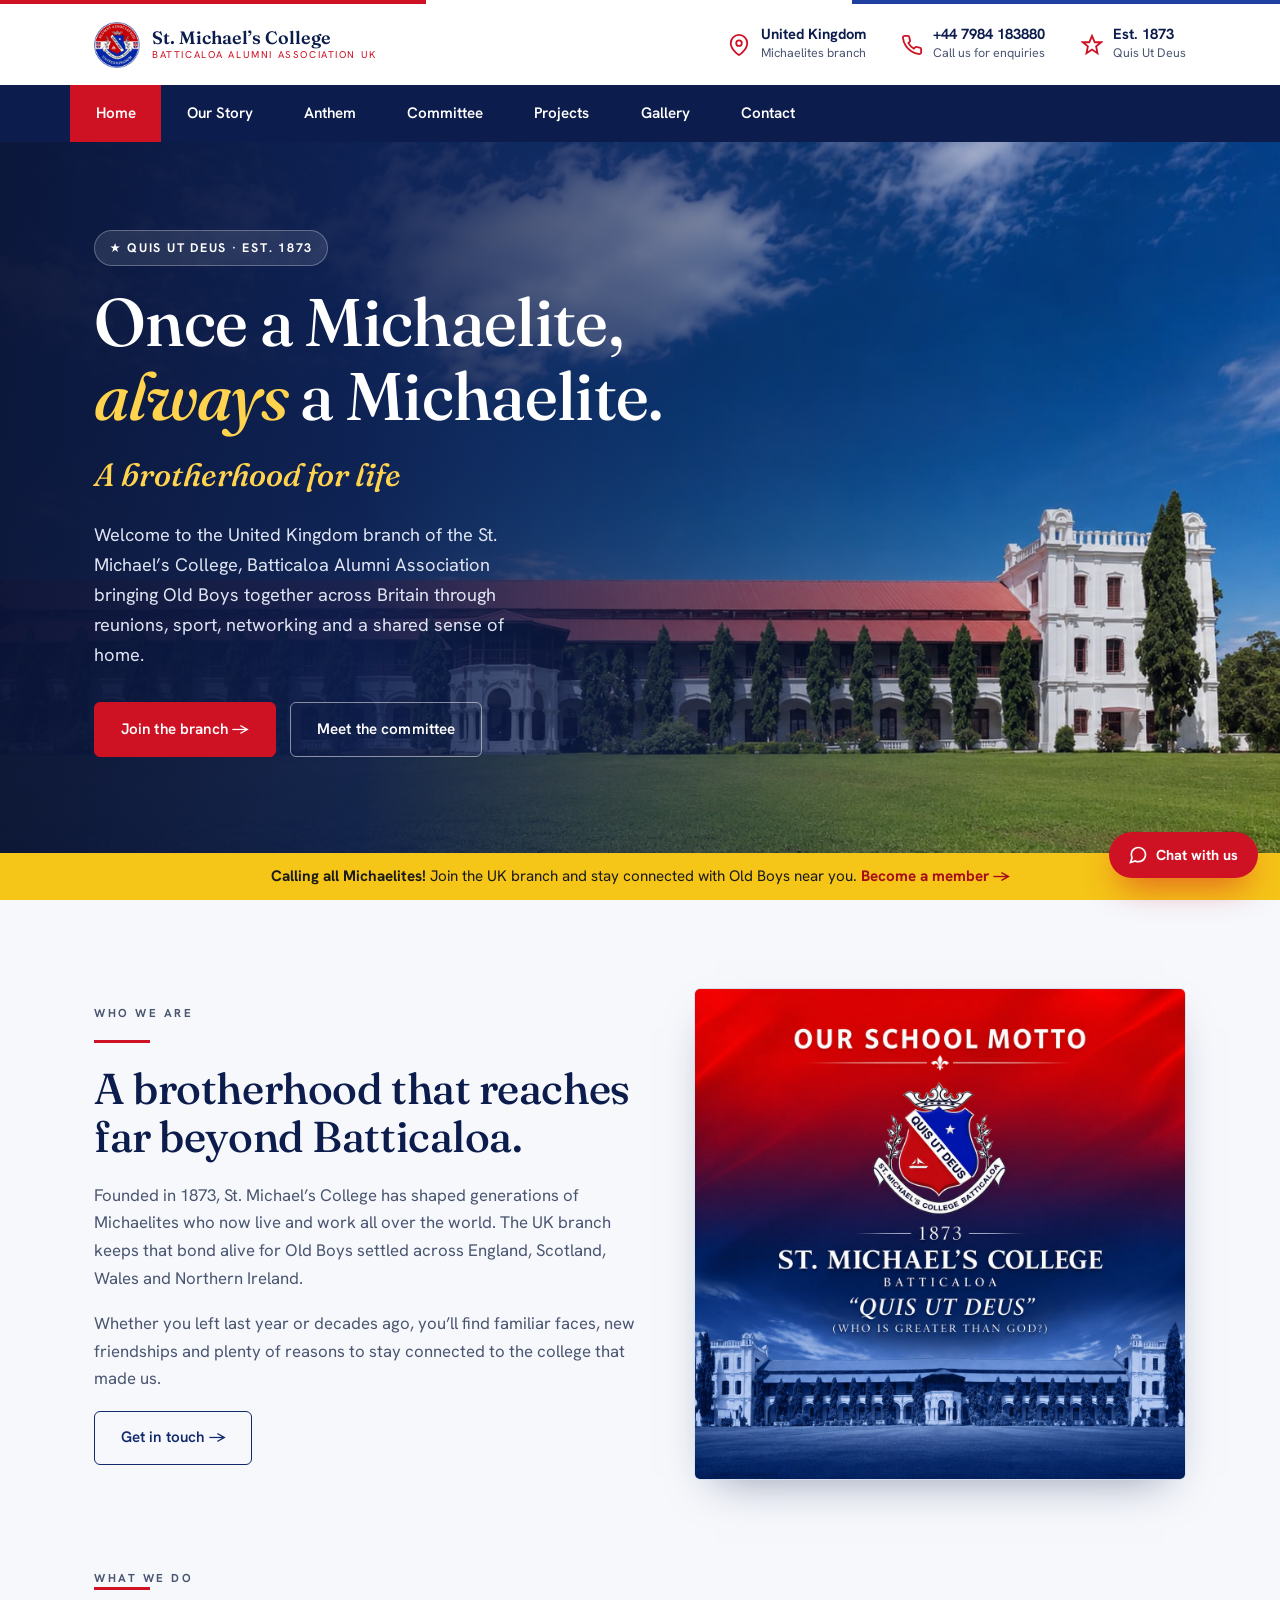
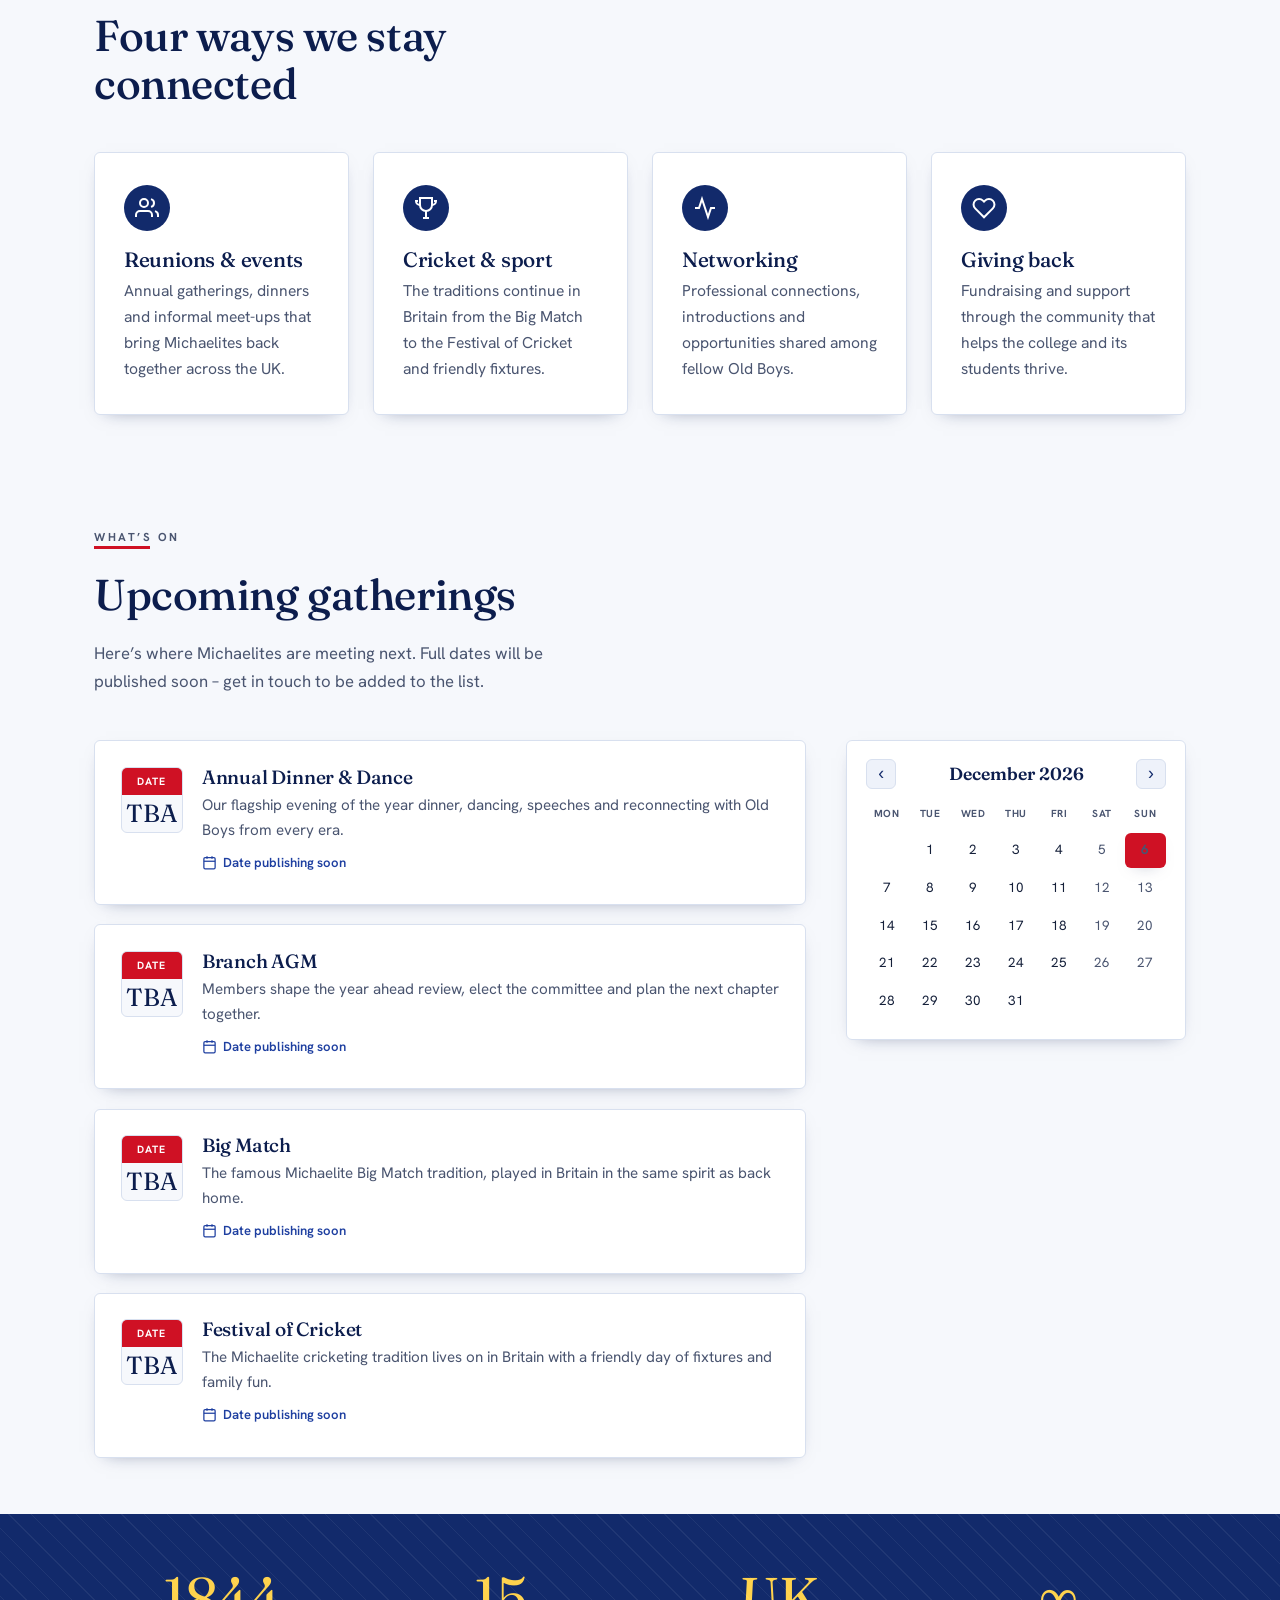
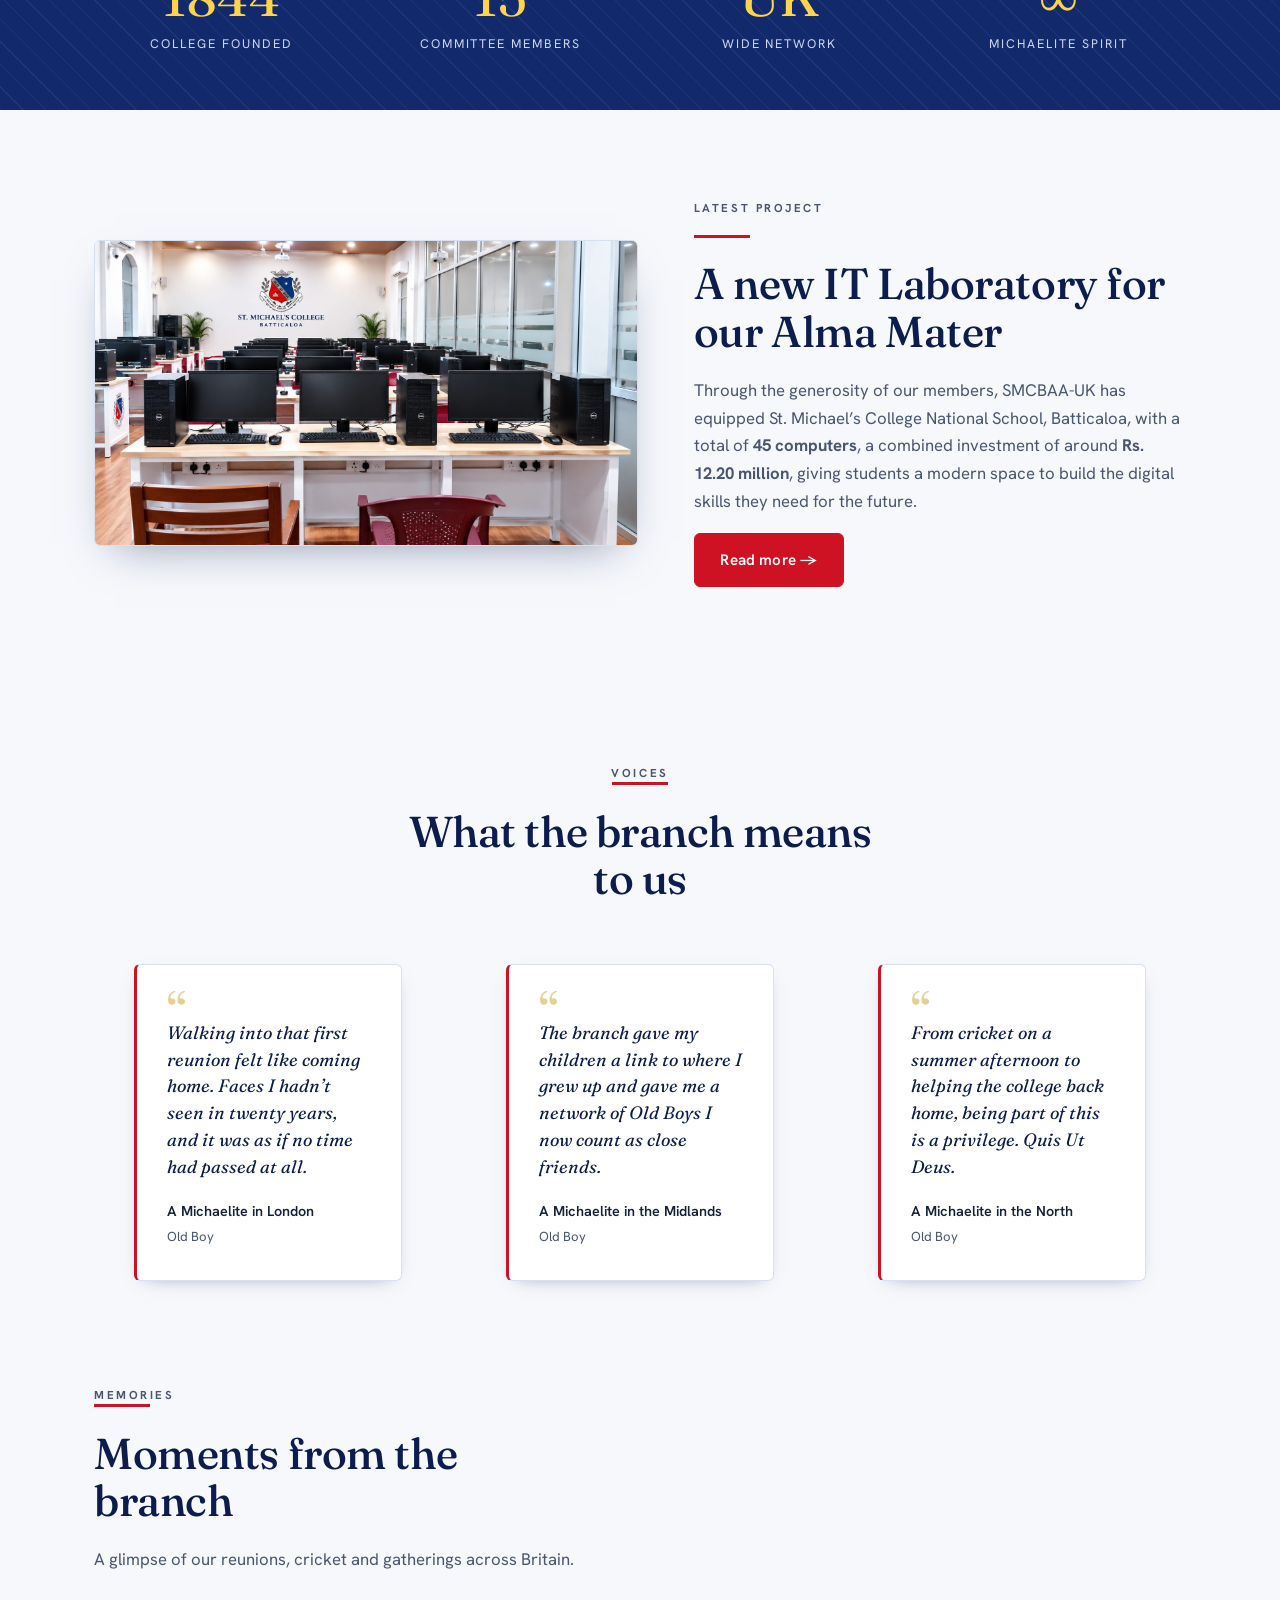
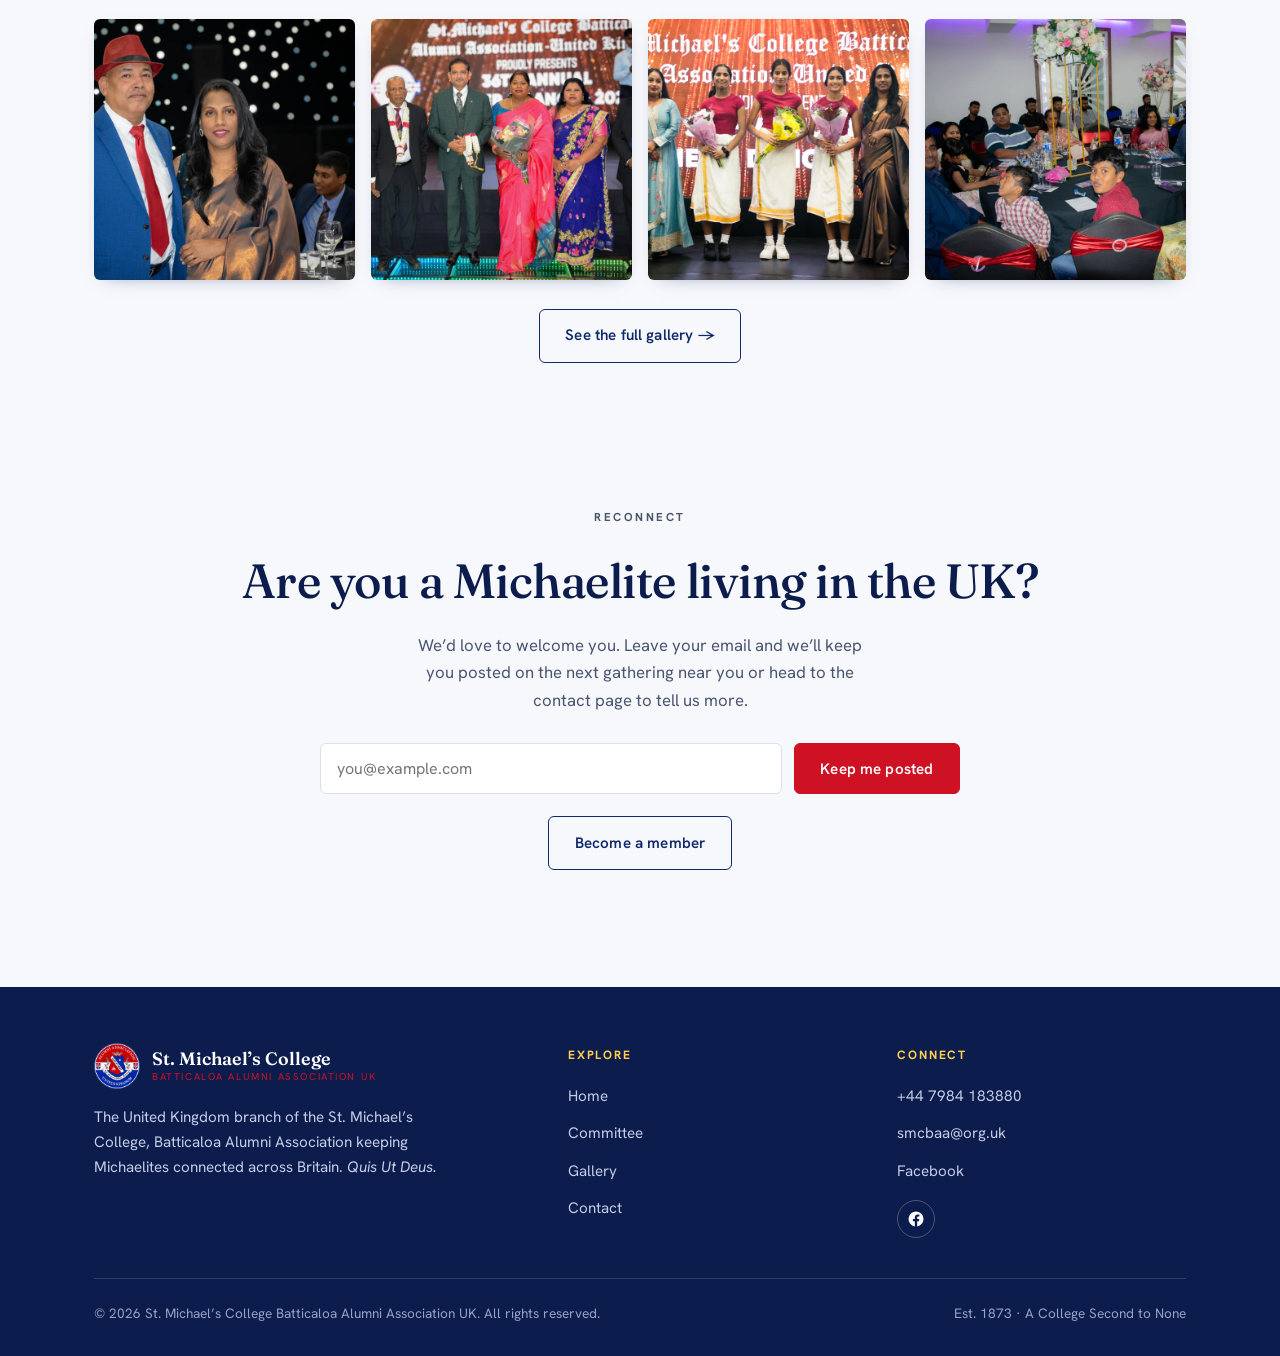
==== commit 787597b2: "Add chat assistant, calendar, new projects & albums; remove launch intro - Remove launch-ceremony in" ====
--- a/index.html
+++ b/index.html
@@ -13,40 +13,6 @@
 </head>
 <body>
 
-  <!-- ============================================================
-       LAUNCH CEREMONY OVERLAY (home page only)
-       Countdown 10 -> 1, then a ribbon + scissors. Clicking "Cut the
-       ribbon" splits it open and reveals the site. Shows once per
-       browser; add ?launch to the URL to replay it on the big screen.
-       Controlled by initLaunch() in assets/js/main.js.
-       ============================================================ -->
-  <div class="launch" id="launch" role="dialog" aria-label="Website launch ceremony" aria-live="polite">
-    <div class="launch-inner">
-      <img class="launch-crest" src="assets/img/logo.png" alt="St. Michael's College Batticaloa Alumni Association UK crest" />
-      <p class="launch-eyebrow">St. Michael&rsquo;s College Batticaloa &middot; Alumni Association UK</p>
-      <h1 class="launch-title">Launching our <em>new</em> website</h1>
-      <p class="launch-sub" id="launch-sub">The countdown to going live begins&hellip;</p>
-      <div class="count-wrap"><div class="count-num" id="count-num" aria-hidden="true">10</div></div>
-    </div>
-
-    <div class="ribbon-stage" id="ribbon-stage">
-      <div class="ribbon" id="ribbon">
-        <div class="ribbon-half left"></div>
-        <div class="ribbon-half right"></div>
-        <div class="ribbon-knot"><i></i></div>
-      </div>
-      <div class="cut-controls">
-        <p class="cut-hint">Ready when you are cut the ribbon to reveal the site.</p>
-        <button type="button" class="cut-btn" id="cut-btn">
-          <svg viewBox="0 0 24 24" fill="none" stroke="currentColor" stroke-width="2" stroke-linecap="round" stroke-linejoin="round"><circle cx="6" cy="6" r="3"/><circle cx="6" cy="18" r="3"/><line x1="20" y1="4" x2="8.12" y2="15.88"/><line x1="14.47" y1="14.48" x2="20" y2="20"/><line x1="8.12" y1="8.12" x2="12" y2="12"/></svg>
-          Cut the ribbon
-        </button>
-      </div>
-    </div>
-
-    <div class="confetti" id="confetti" aria-hidden="true"></div>
-  </div>
-
   <header class="site-header">
     <div class="container header-row">
       <a class="brand" href="index.html" aria-label="St. Michael’s College Alumni Association UK home">
@@ -104,16 +70,6 @@
     </div>
   </div>
 
-  <!-- Sponsors promotional banner -->
-  <section class="section section--tight" style="padding-bottom:0;">
-    <div class="container">
-      <a class="promo-banner reveal" href="contact.html" aria-label="SMCBAA-UK Dinner Dance 2026 — Our Valued Sponsors">
-        <img src="assets/img/sponsors-banner.jpg" alt="SMCBAA-UK Dinner Dance 2026 — Our Valued Sponsors. Together for a Brighter Tomorrow." loading="lazy" />
-        <span class="promo-shine" aria-hidden="true"></span>
-      </a>
-    </div>
-  </section>
-
   <!-- About -->
   <section class="section">
     <div class="container split">
@@ -171,41 +127,46 @@
         <p class="eyebrow">What&rsquo;s on</p>
         <hr class="rule" />
         <h2>Upcoming gatherings</h2>
-        <p>Mark your calendar &ndash; here&rsquo;s where Michaelites are meeting next. Get in touch to be added to the list.</p>
-      </div>
-      <div class="events">
+        <p>Here&rsquo;s where Michaelites are meeting next. Full dates will be published soon &ndash; get in touch to be added to the list.</p>
+      </div>
+      <div class="whatson-grid">
+        <div class="events events--list">
         <article class="event-card reveal">
-          <div class="date-badge"><span class="m">Sep</span><span class="d">26</span></div>
+          <div class="date-badge"><span class="m">Date</span><span class="d">TBA</span></div>
           <div class="event-body">
             <h3>Annual Dinner &amp; Dance</h3>
             <p>Our flagship evening of the year dinner, dancing, speeches and reconnecting with Old Boys from every era.</p>
-            <span class="event-meta"><svg viewBox="0 0 24 24" fill="none" stroke="currentColor" stroke-width="2"><path d="M21 10c0 7-9 13-9 13s-9-6-9-13a9 9 0 0 1 18 0Z"/><circle cx="12" cy="10" r="3"/></svg>26 September 2026</span>
+            <span class="event-meta"><svg viewBox="0 0 24 24" fill="none" stroke="currentColor" stroke-width="2"><rect x="3" y="4" width="18" height="18" rx="2"/><line x1="16" y1="2" x2="16" y2="6"/><line x1="8" y1="2" x2="8" y2="6"/><line x1="3" y1="10" x2="21" y2="10"/></svg>Date publishing soon</span>
           </div>
         </article>
         <article class="event-card reveal d1">
-          <div class="date-badge"><span class="m">Apr</span><span class="d">&rsquo;27</span></div>
+          <div class="date-badge"><span class="m">Date</span><span class="d">TBA</span></div>
           <div class="event-body">
             <h3>Branch AGM</h3>
             <p>Members shape the year ahead review, elect the committee and plan the next chapter together.</p>
-            <span class="event-meta"><svg viewBox="0 0 24 24" fill="none" stroke="currentColor" stroke-width="2"><path d="M21 10c0 7-9 13-9 13s-9-6-9-13a9 9 0 0 1 18 0Z"/><circle cx="12" cy="10" r="3"/></svg>April 2027</span>
+            <span class="event-meta"><svg viewBox="0 0 24 24" fill="none" stroke="currentColor" stroke-width="2"><rect x="3" y="4" width="18" height="18" rx="2"/><line x1="16" y1="2" x2="16" y2="6"/><line x1="8" y1="2" x2="8" y2="6"/><line x1="3" y1="10" x2="21" y2="10"/></svg>Date publishing soon</span>
           </div>
         </article>
         <article class="event-card reveal d2">
-          <div class="date-badge"><span class="m">Jun</span><span class="d">19</span></div>
+          <div class="date-badge"><span class="m">Date</span><span class="d">TBA</span></div>
           <div class="event-body">
             <h3>Big Match</h3>
             <p>The famous Michaelite Big Match tradition, played in Britain in the same spirit as back home.</p>
-            <span class="event-meta"><svg viewBox="0 0 24 24" fill="none" stroke="currentColor" stroke-width="2"><path d="M21 10c0 7-9 13-9 13s-9-6-9-13a9 9 0 0 1 18 0Z"/><circle cx="12" cy="10" r="3"/></svg>19 June 2027</span>
+            <span class="event-meta"><svg viewBox="0 0 24 24" fill="none" stroke="currentColor" stroke-width="2"><rect x="3" y="4" width="18" height="18" rx="2"/><line x1="16" y1="2" x2="16" y2="6"/><line x1="8" y1="2" x2="8" y2="6"/><line x1="3" y1="10" x2="21" y2="10"/></svg>Date publishing soon</span>
           </div>
         </article>
         <article class="event-card reveal d3">
-          <div class="date-badge"><span class="m">Jul</span><span class="d">14</span></div>
+          <div class="date-badge"><span class="m">Date</span><span class="d">TBA</span></div>
           <div class="event-body">
             <h3>Festival of Cricket</h3>
             <p>The Michaelite cricketing tradition lives on in Britain with a friendly day of fixtures and family fun.</p>
-            <span class="event-meta"><svg viewBox="0 0 24 24" fill="none" stroke="currentColor" stroke-width="2"><path d="M21 10c0 7-9 13-9 13s-9-6-9-13a9 9 0 0 1 18 0Z"/><circle cx="12" cy="10" r="3"/></svg>14 July 2027</span>
-          </div>
-        </article>
+            <span class="event-meta"><svg viewBox="0 0 24 24" fill="none" stroke="currentColor" stroke-width="2"><rect x="3" y="4" width="18" height="18" rx="2"/><line x1="16" y1="2" x2="16" y2="6"/><line x1="8" y1="2" x2="8" y2="6"/><line x1="3" y1="10" x2="21" y2="10"/></svg>Date publishing soon</span>
+          </div>
+        </article>
+        </div>
+        <aside class="whatson-cal reveal d1">
+          <div class="mini-cal" id="mini-cal" aria-label="Calendar"></div>
+        </aside>
       </div>
     </div>
   </section>
--- a/assets/css/styles.css
+++ b/assets/css/styles.css
@@ -473,6 +473,26 @@
   @keyframes promoShine { 0% { left: -70%; } 55%, 100% { left: 130%; } }
 }
 
+/* ---- Mini calendar (home) --------------------------------------------- */
+.whatson-grid { display: grid; grid-template-columns: 1fr 340px; gap: 2.5rem; align-items: start; }
+.events.events--list { display: flex; flex-direction: column; gap: 1.2rem; }
+.whatson-cal { position: sticky; top: 90px; }
+.mini-cal { background: #fff; border: 1px solid var(--line); border-radius: var(--radius); box-shadow: var(--shadow-sm); padding: 1.1rem 1.2rem 1.3rem; }
+@media (max-width: 860px) {
+  .whatson-grid { grid-template-columns: 1fr; gap: 2rem; }
+  .whatson-cal { position: static; order: -1; max-width: 360px; margin: 0 auto; width: 100%; }
+}
+.cal-head { display: flex; align-items: center; justify-content: space-between; margin-bottom: 0.7rem; }
+.cal-head span { font-family: var(--font-display); font-weight: 600; color: var(--navy-deep); font-size: 1.1rem; }
+.cal-nav { background: var(--paper-2); border: 1px solid var(--line); border-radius: 6px; width: 30px; height: 30px; cursor: pointer; color: var(--navy); font-size: 1.1rem; line-height: 1; display: grid; place-items: center; transition: background 0.18s var(--ease), color 0.18s var(--ease); }
+.cal-nav:hover { background: var(--navy); color: #fff; border-color: var(--navy); }
+.cal-grid { display: grid; grid-template-columns: repeat(7, 1fr); gap: 2px; text-align: center; }
+.cal-dow { font-size: 0.64rem; font-weight: 700; text-transform: uppercase; letter-spacing: 0.05em; color: var(--ink-soft); padding: 0.35rem 0 0.5rem; }
+.cal-day { font-size: 0.84rem; padding: 0.42rem 0; border-radius: 6px; color: var(--ink); }
+.cal-day.empty { visibility: hidden; }
+.cal-day.today { background: var(--red); color: #fff; font-weight: 700; box-shadow: var(--shadow-sm); }
+.cal-day.weekend { color: var(--ink-soft); }
+
 /* ---- Events (home) ---------------------------------------------------- */
 .events { display: grid; grid-template-columns: repeat(auto-fit, minmax(260px, 1fr)); gap: 1.5rem; }
 .event-card {
@@ -523,9 +543,53 @@
 .newsletter input:focus { outline: none; border-color: var(--navy); box-shadow: 0 0 0 3px rgba(18,42,107,0.14); }
 .newsletter .btn { flex: none; }
 
+/* ---- Chat assistant --------------------------------------------------- */
+.chat-launch {
+  position: fixed; right: 1.4rem; bottom: 1.4rem; z-index: 70;
+  display: inline-flex; align-items: center; gap: 0.5rem; cursor: pointer;
+  background: var(--red); color: #fff; border: 0; border-radius: 999px;
+  padding: 0.8rem 1.2rem; font-family: var(--font-body); font-weight: 700; font-size: 0.9rem;
+  box-shadow: 0 14px 34px -10px rgba(207,17,36,0.7); transition: transform 0.18s var(--ease), background 0.18s var(--ease);
+}
+.chat-launch:hover { transform: translateY(-2px); background: var(--red-deep); }
+.chat-launch svg { width: 20px; height: 20px; }
+.chat-launch.hidden { display: none; }
+
+.chat-panel {
+  position: fixed; right: 1.4rem; bottom: 1.4rem; z-index: 71;
+  width: min(370px, calc(100vw - 2rem)); height: min(540px, calc(100vh - 2rem));
+  background: #fff; border-radius: 14px; overflow: hidden; display: none; flex-direction: column;
+  box-shadow: 0 30px 70px -20px rgba(12,29,77,0.55); border: 1px solid var(--line);
+}
+.chat-panel.open { display: flex; }
+.chat-head { background: var(--navy-deep); color: #fff; padding: 0.9rem 1.1rem; display: flex; align-items: center; gap: 0.7rem; }
+.chat-head img { width: 34px; height: 34px; }
+.chat-head .ct { line-height: 1.15; }
+.chat-head .ct strong { font-family: var(--font-display); font-size: 1rem; display: block; }
+.chat-head .ct span { font-size: 0.72rem; color: #cdd6ef; }
+.chat-close { margin-left: auto; background: none; border: 0; color: #fff; font-size: 1.5rem; cursor: pointer; line-height: 1; padding: 0.2rem 0.4rem; }
+.chat-body { flex: 1; overflow-y: auto; padding: 1rem; background: var(--paper); display: flex; flex-direction: column; gap: 0.7rem; }
+.chat-msg { max-width: 85%; padding: 0.7rem 0.9rem; border-radius: 12px; font-size: 0.9rem; line-height: 1.5; }
+.chat-msg.bot { background: #fff; border: 1px solid var(--line); color: var(--ink); align-self: flex-start; border-bottom-left-radius: 4px; }
+.chat-msg.user { background: var(--navy); color: #fff; align-self: flex-end; border-bottom-right-radius: 4px; }
+.chat-msg a { color: var(--navy-soft); font-weight: 600; }
+.chat-msg.user a { color: #ffd34d; }
+.chat-quick { display: flex; flex-wrap: wrap; gap: 0.4rem; padding: 0 1rem 0.6rem; background: var(--paper); }
+.chat-chip { background: #fff; border: 1px solid var(--line); color: var(--navy); border-radius: 999px; padding: 0.4rem 0.8rem; font-size: 0.78rem; font-weight: 600; cursor: pointer; transition: background 0.15s var(--ease), color 0.15s var(--ease); }
+.chat-chip:hover { background: var(--navy); color: #fff; border-color: var(--navy); }
+.chat-foot { display: flex; gap: 0.5rem; padding: 0.7rem; border-top: 1px solid var(--line); background: #fff; }
+.chat-foot input { flex: 1; border: 1.5px solid var(--line); border-radius: 999px; padding: 0.6rem 0.9rem; font-family: var(--font-body); font-size: 0.9rem; }
+.chat-foot input:focus { outline: none; border-color: var(--navy); }
+.chat-send { background: var(--red); color: #fff; border: 0; border-radius: 50%; width: 40px; height: 40px; flex: none; cursor: pointer; display: grid; place-items: center; }
+.chat-send:hover { background: var(--red-deep); }
+.chat-send svg { width: 18px; height: 18px; }
+@media (max-width: 520px) {
+  .chat-panel { right: 0.5rem; bottom: 0.5rem; height: calc(100vh - 1rem); }
+}
+
 /* ---- Back to top ------------------------------------------------------ */
 .to-top {
-  position: fixed; right: 1.4rem; bottom: 1.4rem; z-index: 60;
+  position: fixed; right: 1.4rem; bottom: 5.4rem; z-index: 60;
   width: 46px; height: 46px; border-radius: 50%; border: 0; cursor: pointer;
   background: var(--navy); color: #fff; display: grid; place-items: center;
   box-shadow: var(--shadow); opacity: 0; visibility: hidden;
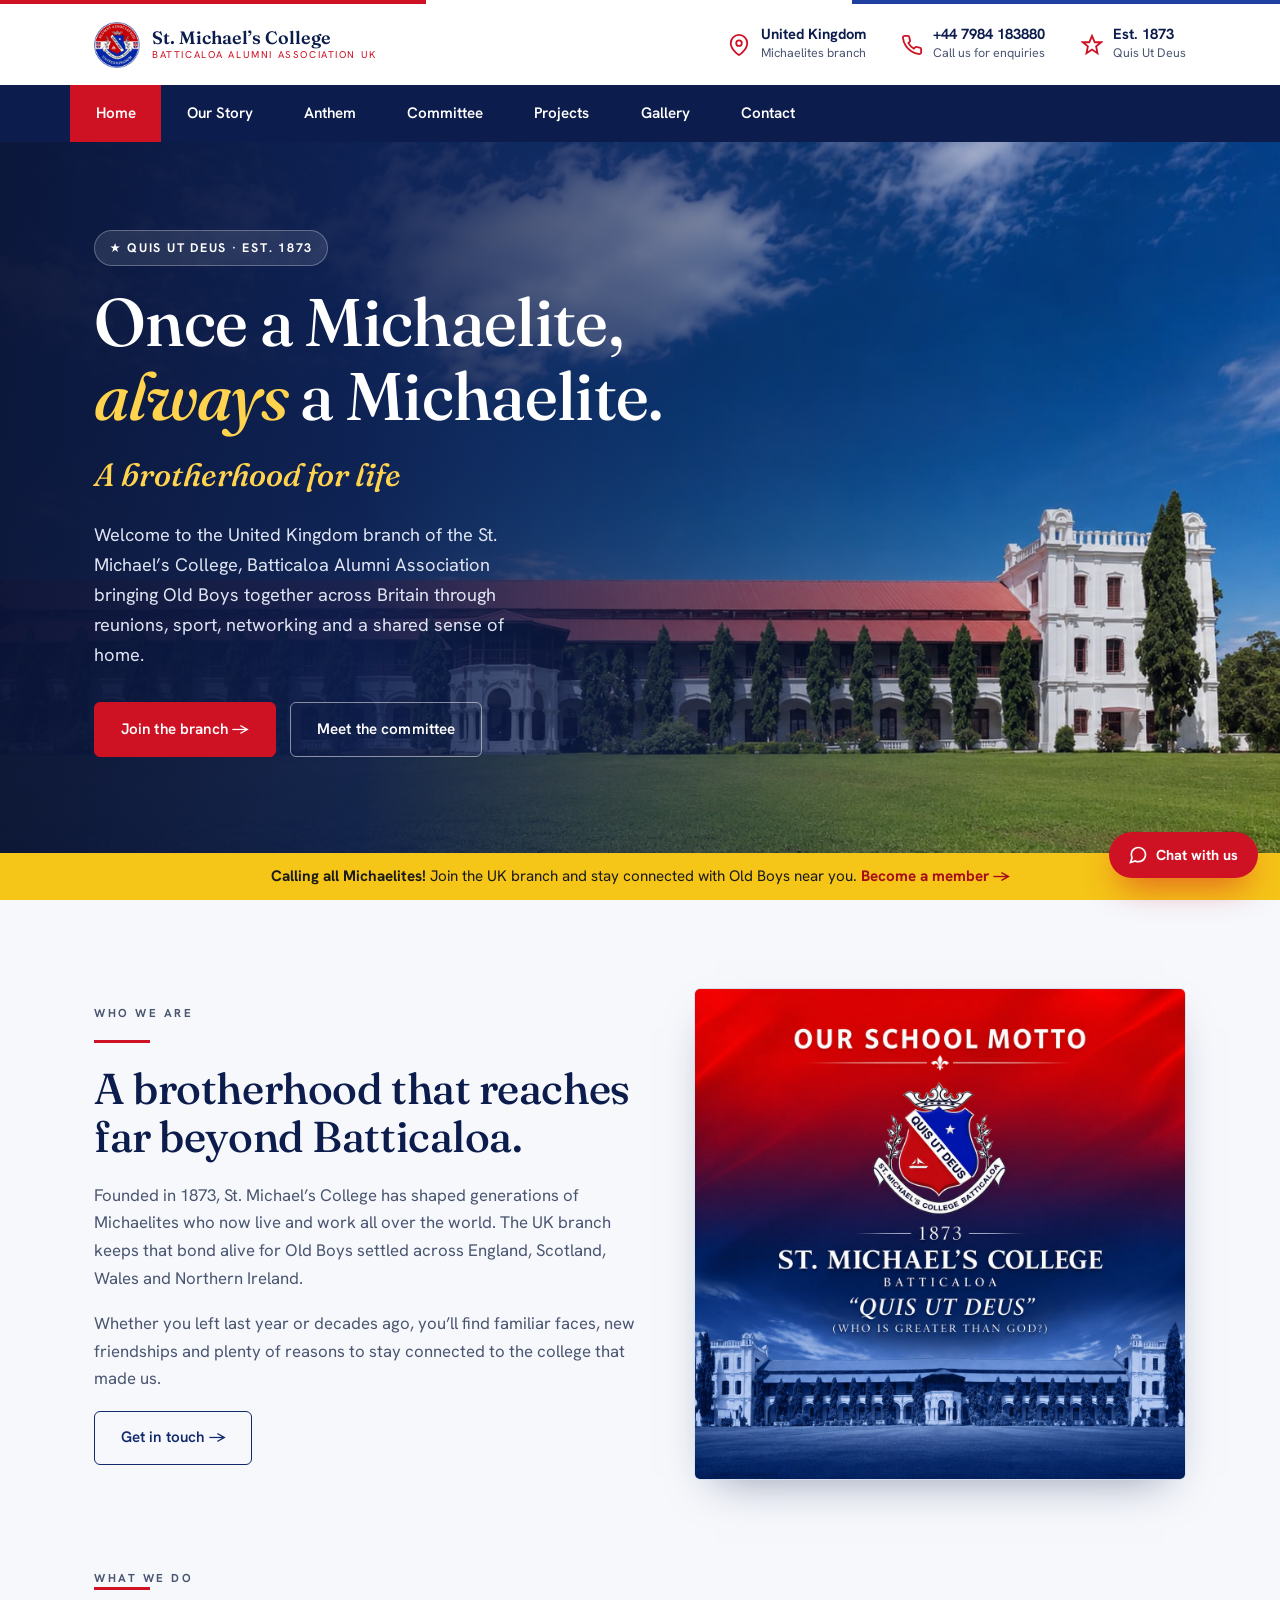
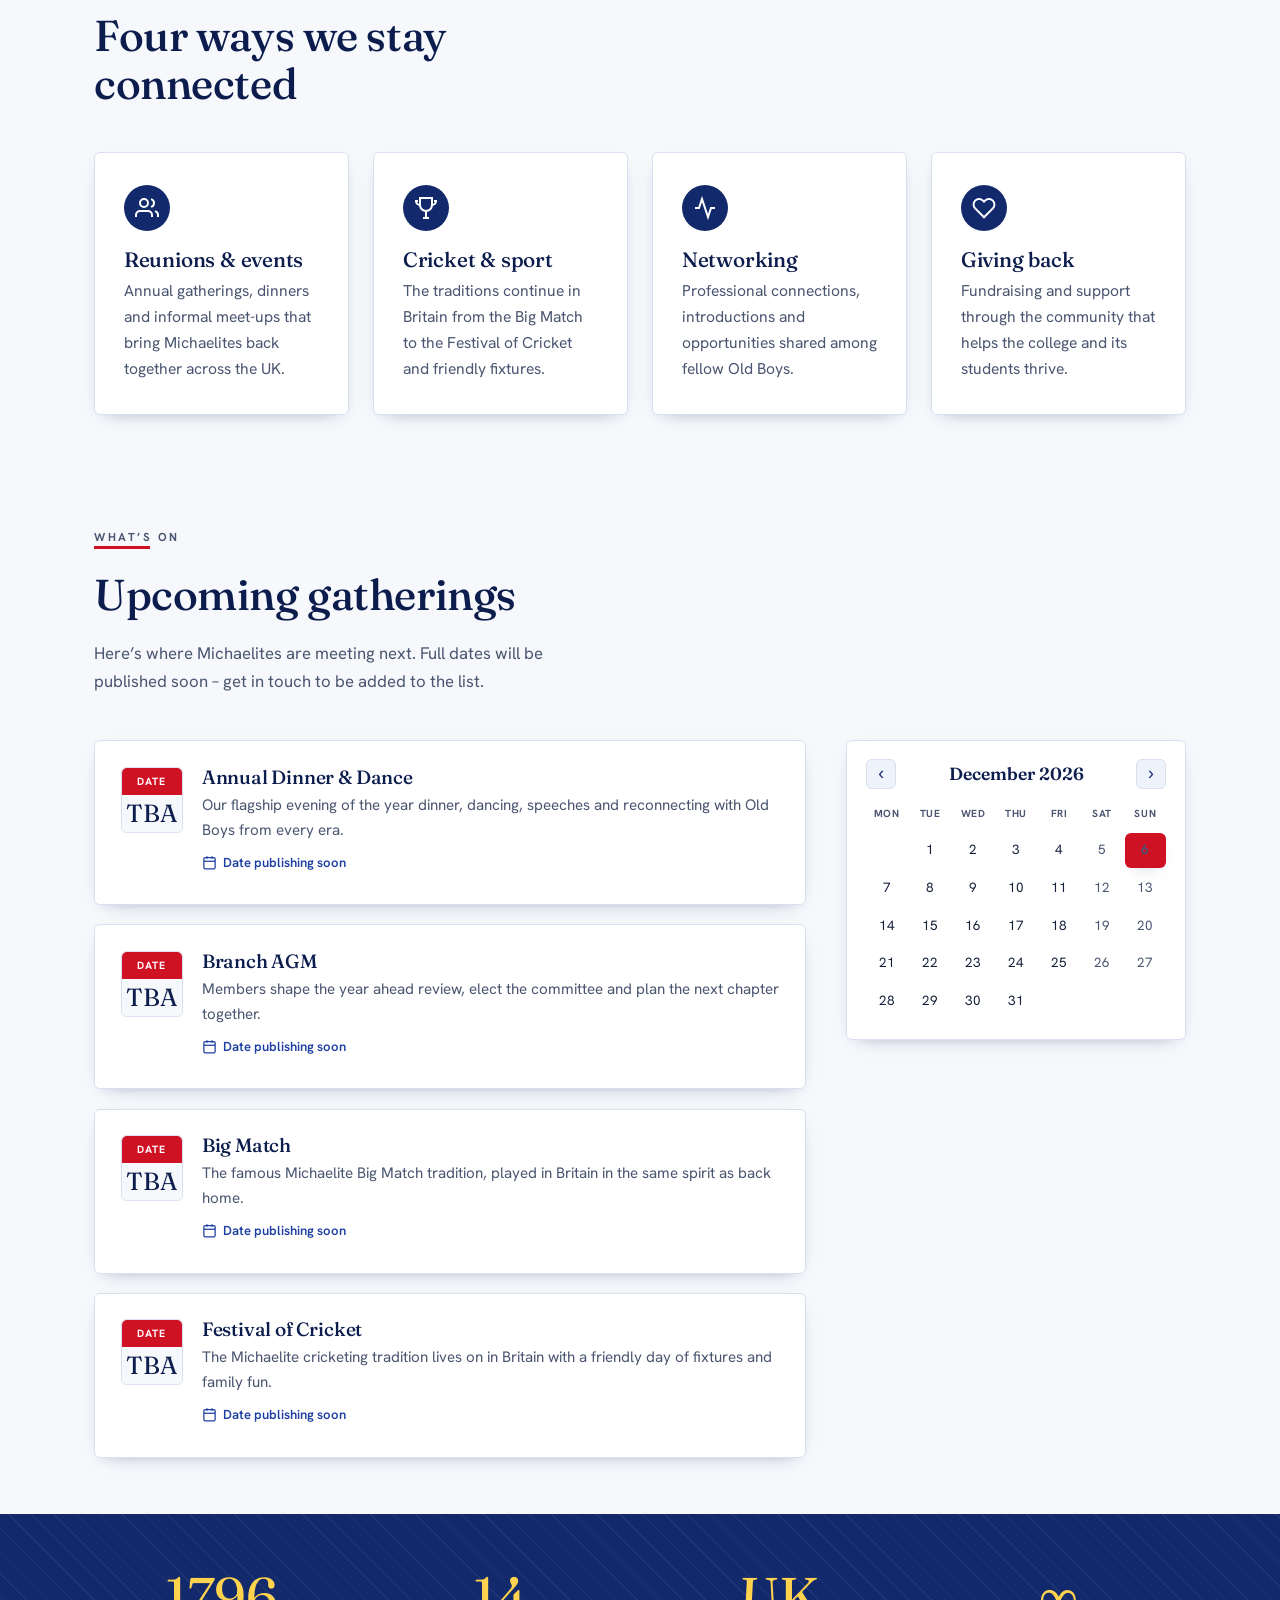
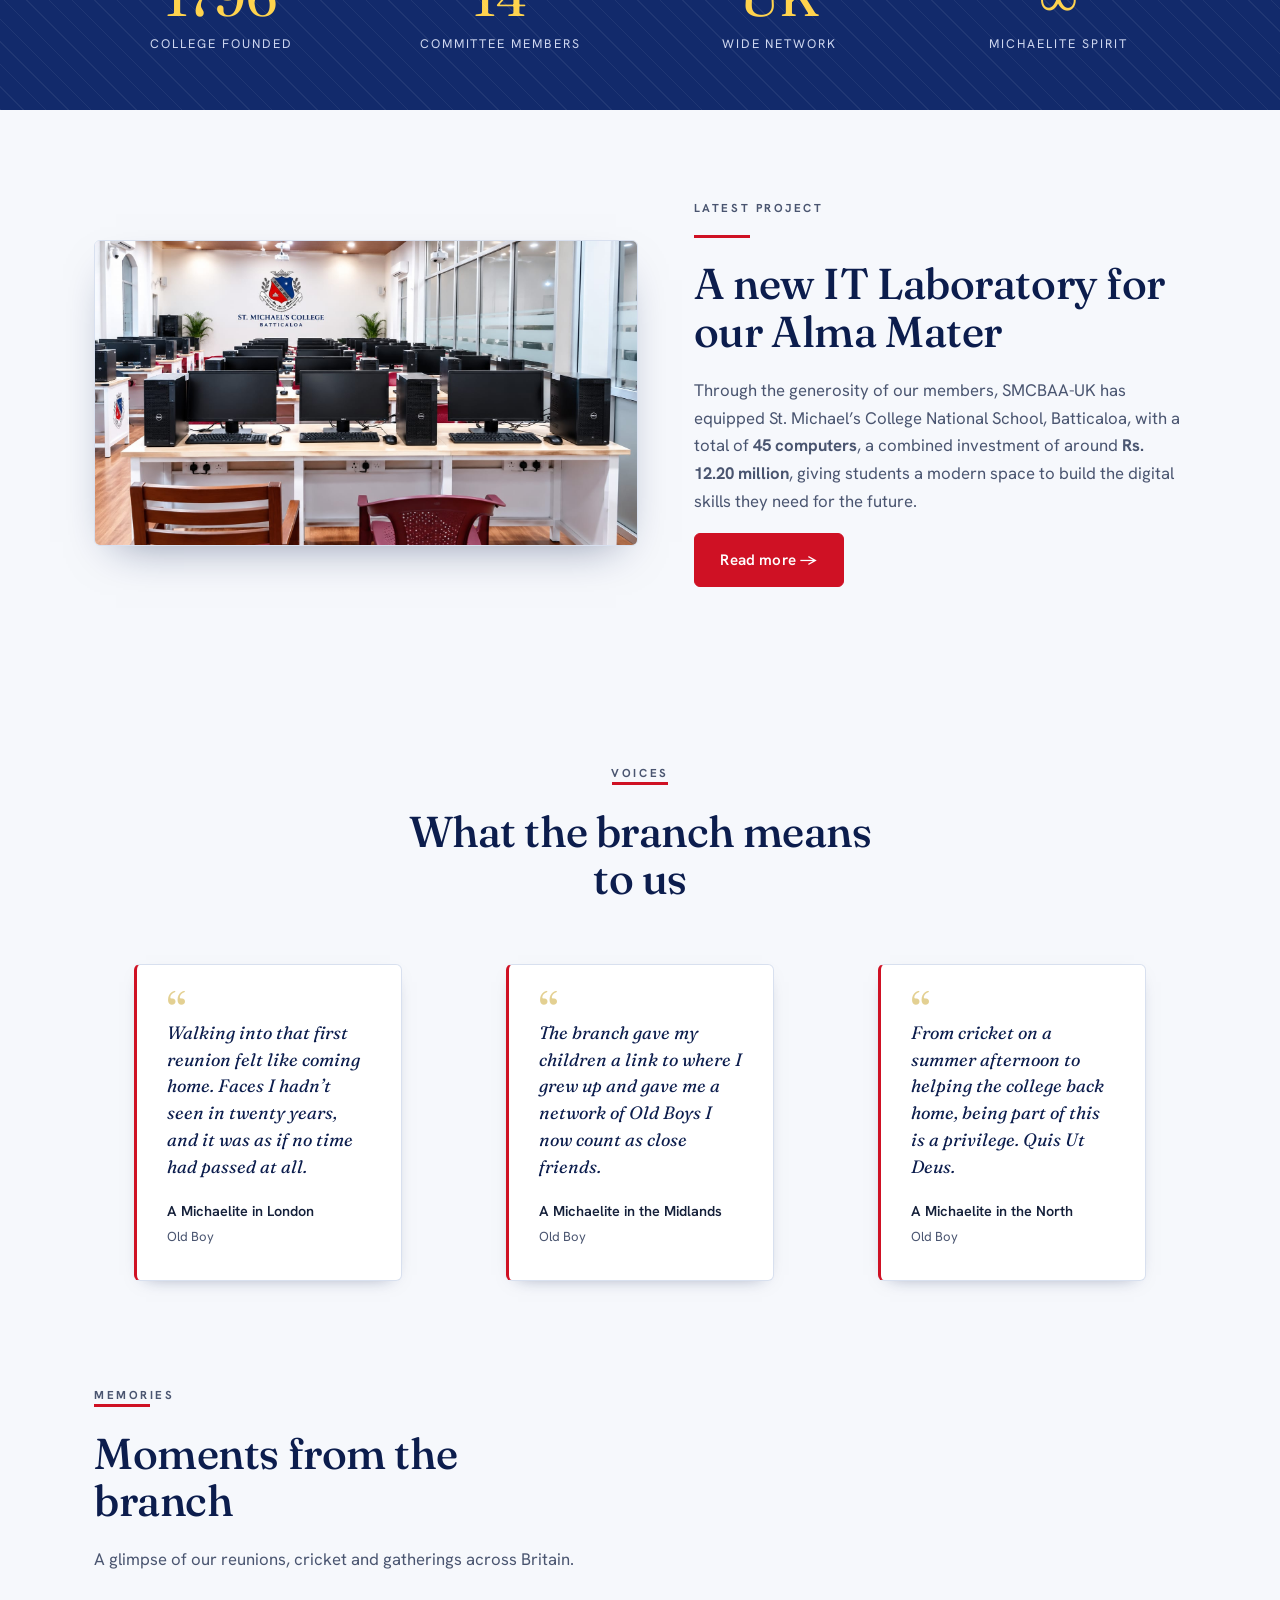
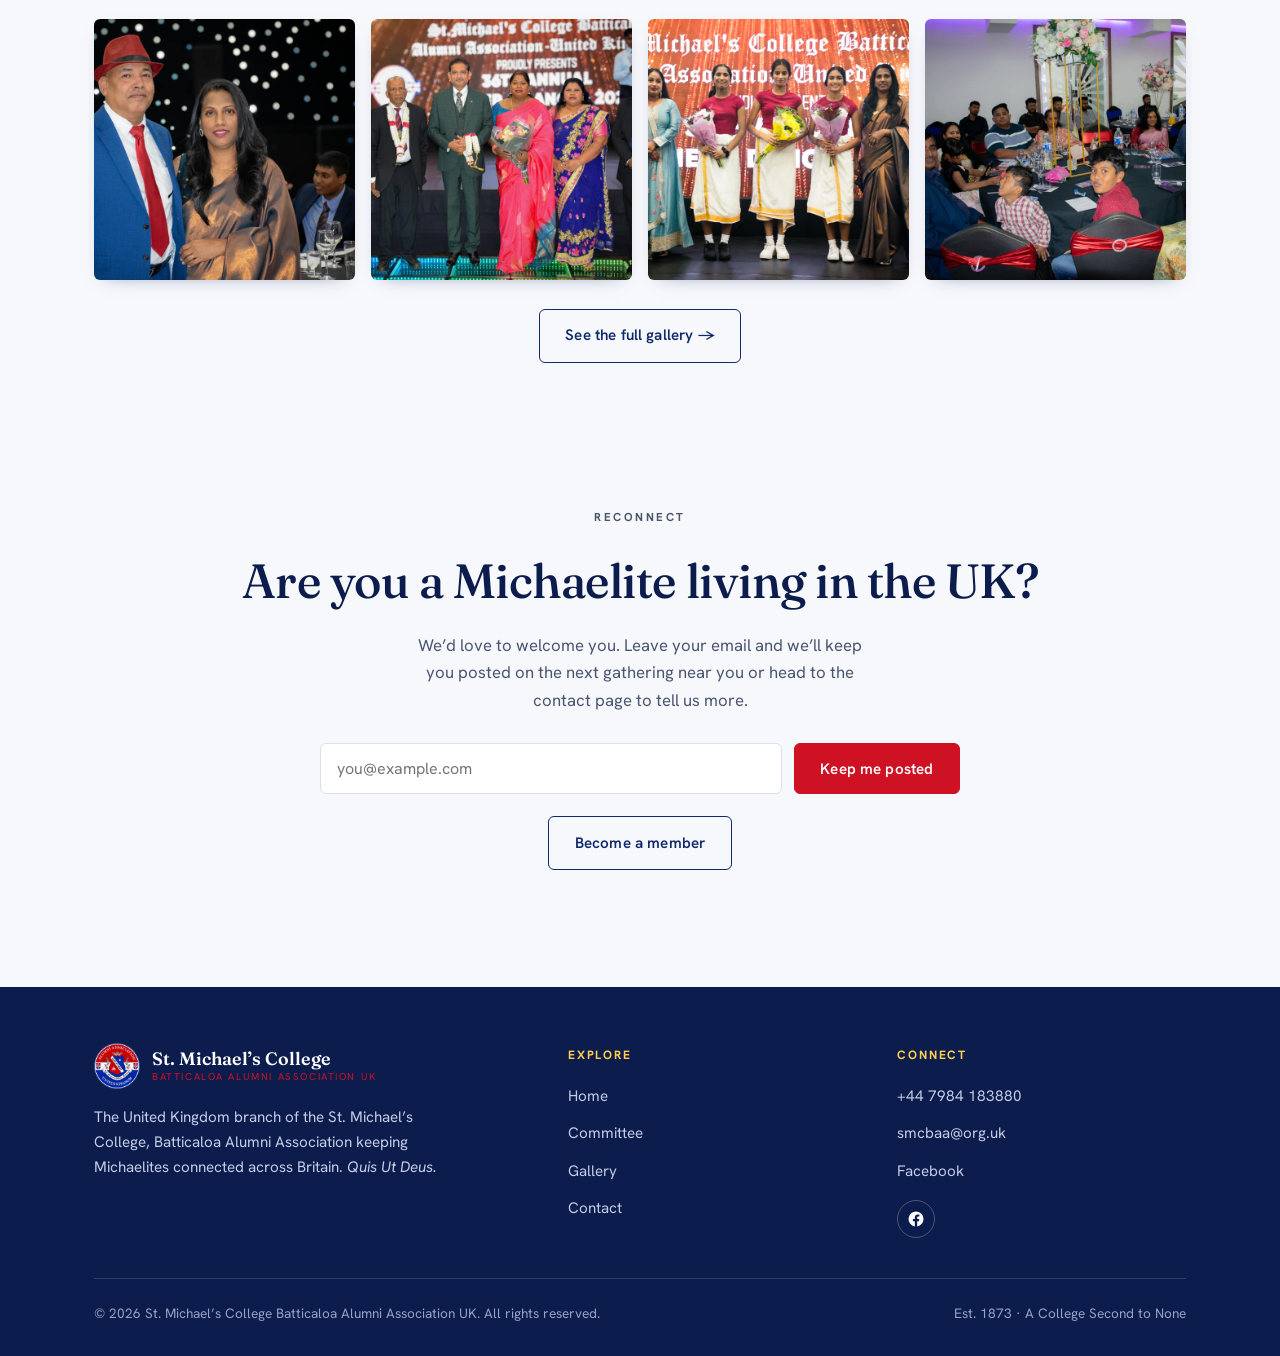
==== commit 9837ba0b: "Add Open Graph meta tags for WhatsApp/Facebook link previews Co-Authored-By: Claude Opus 4.8 <norepl" ====
--- a/index.html
+++ b/index.html
@@ -10,6 +10,22 @@
   <link rel="preconnect" href="https://fonts.gstatic.com" crossorigin />
   <link href="https://fonts.googleapis.com/css2?family=Fraunces:ital,opsz,wght@0,9..144,400..600;1,9..144,400..500&family=Hanken+Grotesk:wght@400;500;600;700&display=swap" rel="stylesheet" />
   <link rel="stylesheet" href="assets/css/styles.css" />
+  <!-- Open Graph / social link preview -->
+  <meta property="og:type" content="website" />
+  <meta property="og:site_name" content="SMCBAA UK" />
+  <meta property="og:title" content="St. Michael's College Batticaloa Alumni Association UK" />
+  <meta property="og:description" content="The UK branch of the St. Michael's College, Batticaloa Alumni Association, connecting Michaelites across Britain through reunions, cricket, projects and giving back." />
+  <meta property="og:url" content="https://smcbaa.org.uk/" />
+  <meta property="og:image" content="https://smcbaa.org.uk/assets/img/og-image.jpg" />
+  <meta property="og:image:secure_url" content="https://smcbaa.org.uk/assets/img/og-image.jpg" />
+  <meta property="og:image:width" content="1200" />
+  <meta property="og:image:height" content="630" />
+  <meta property="og:image:type" content="image/jpeg" />
+  <meta property="og:image:alt" content="St. Michael's College Batticaloa Alumni Association UK crest" />
+  <meta name="twitter:card" content="summary_large_image" />
+  <meta name="twitter:title" content="St. Michael's College Batticaloa Alumni Association UK" />
+  <meta name="twitter:description" content="The UK branch of the St. Michael's College, Batticaloa Alumni Association, connecting Michaelites across Britain through reunions, cricket, projects and giving back." />
+  <meta name="twitter:image" content="https://smcbaa.org.uk/assets/img/og-image.jpg" />
 </head>
 <body>
 
